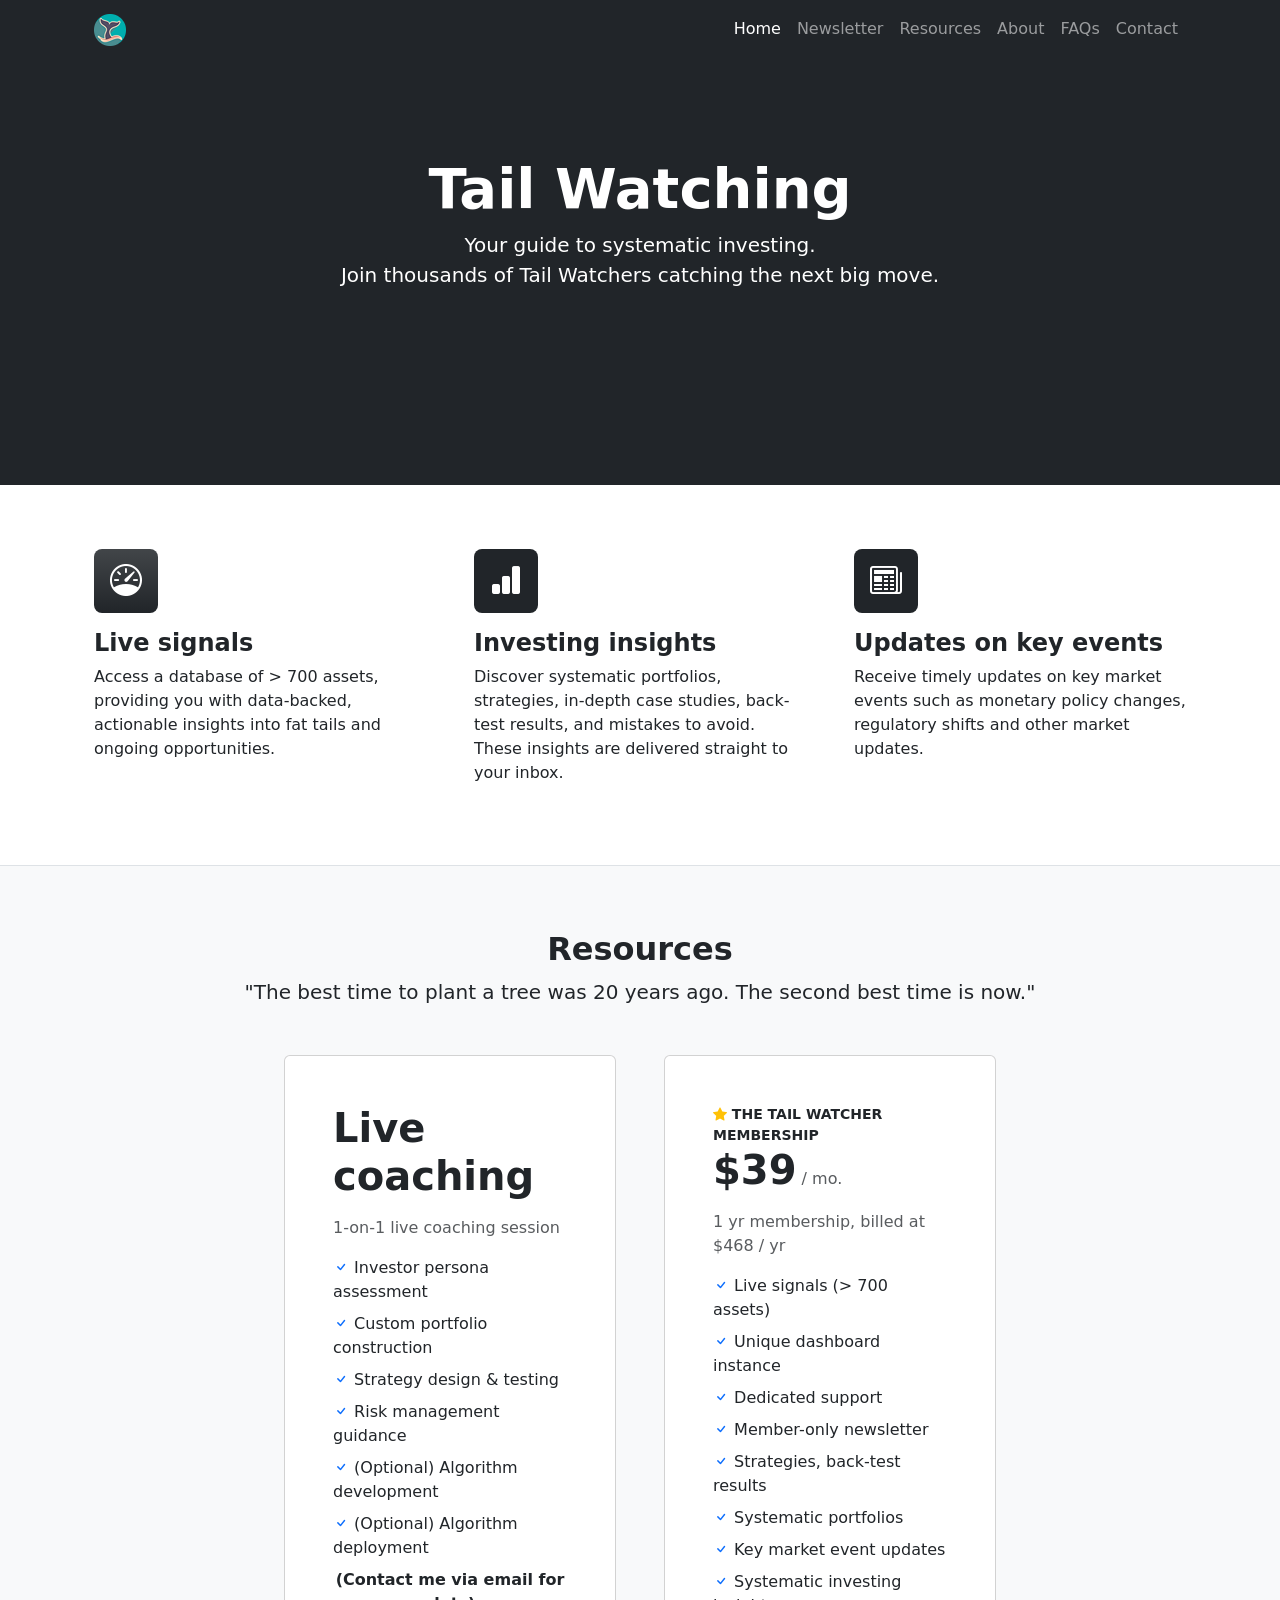
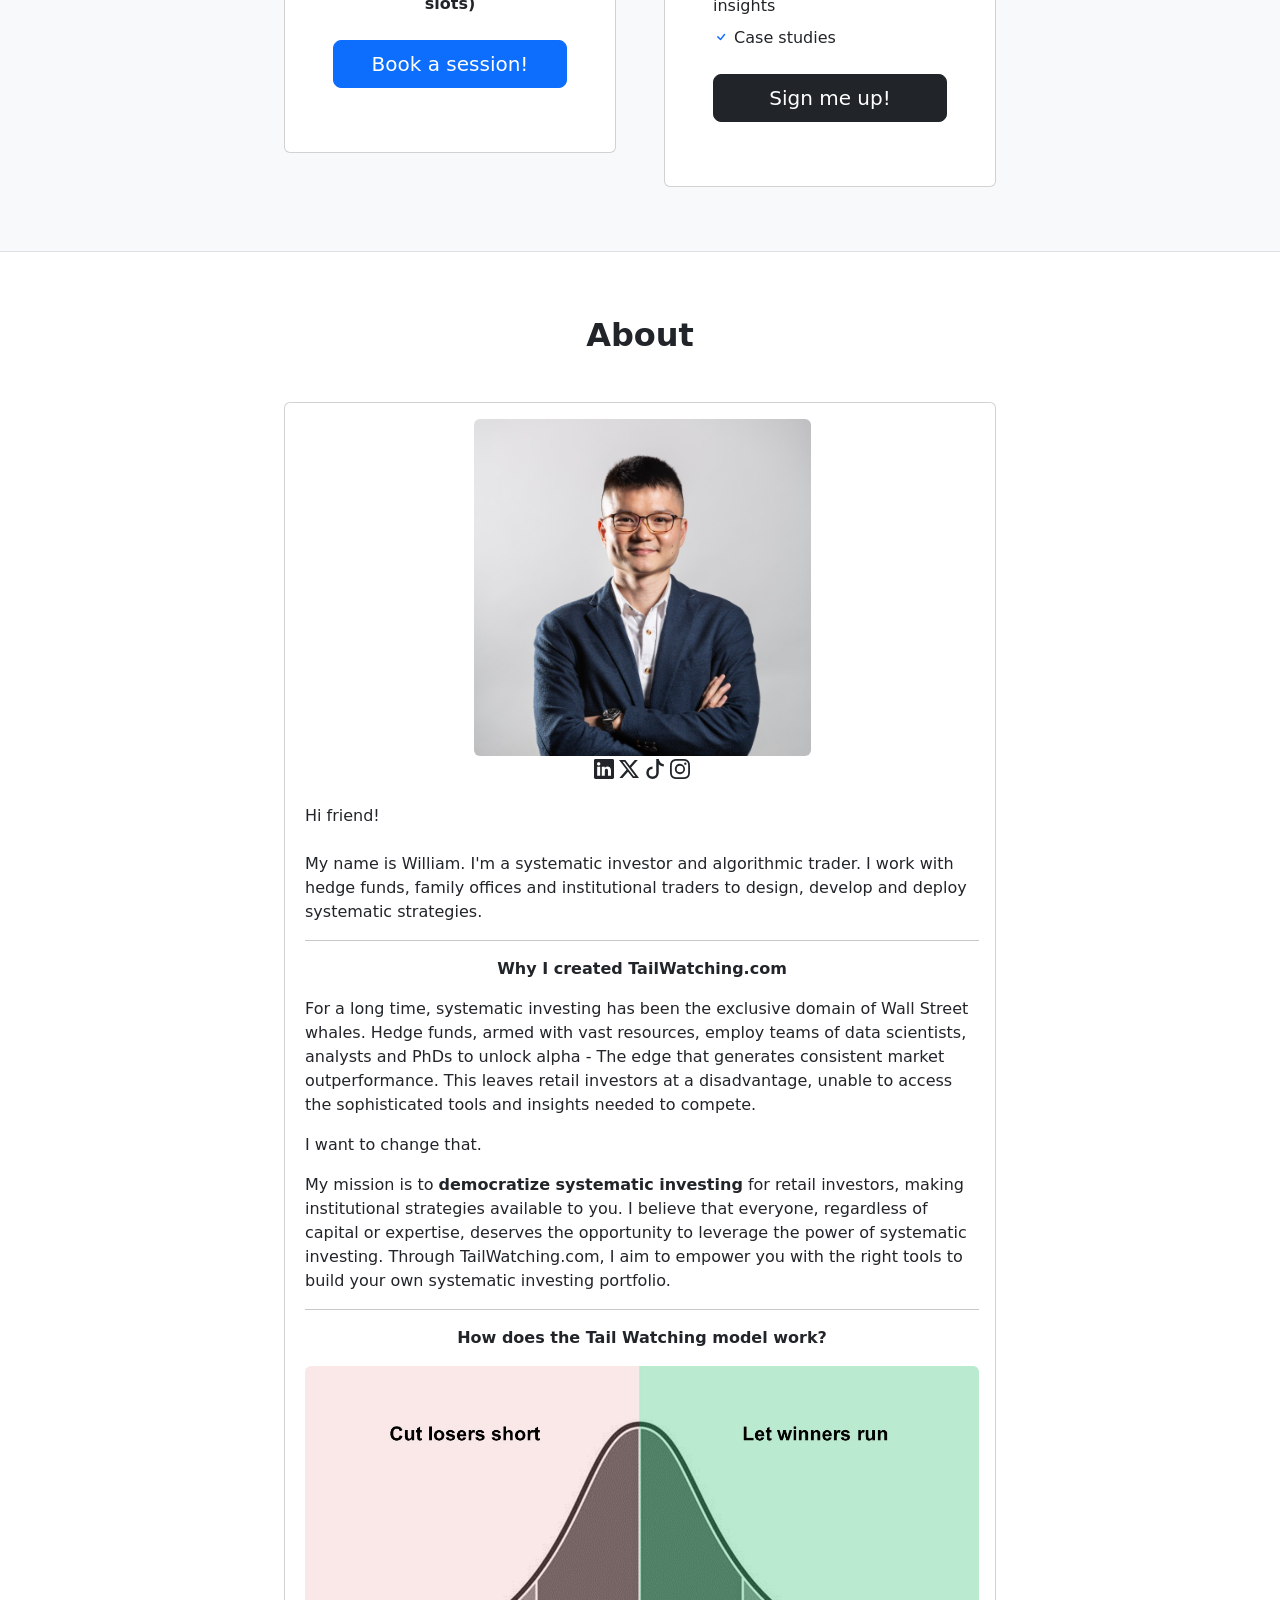
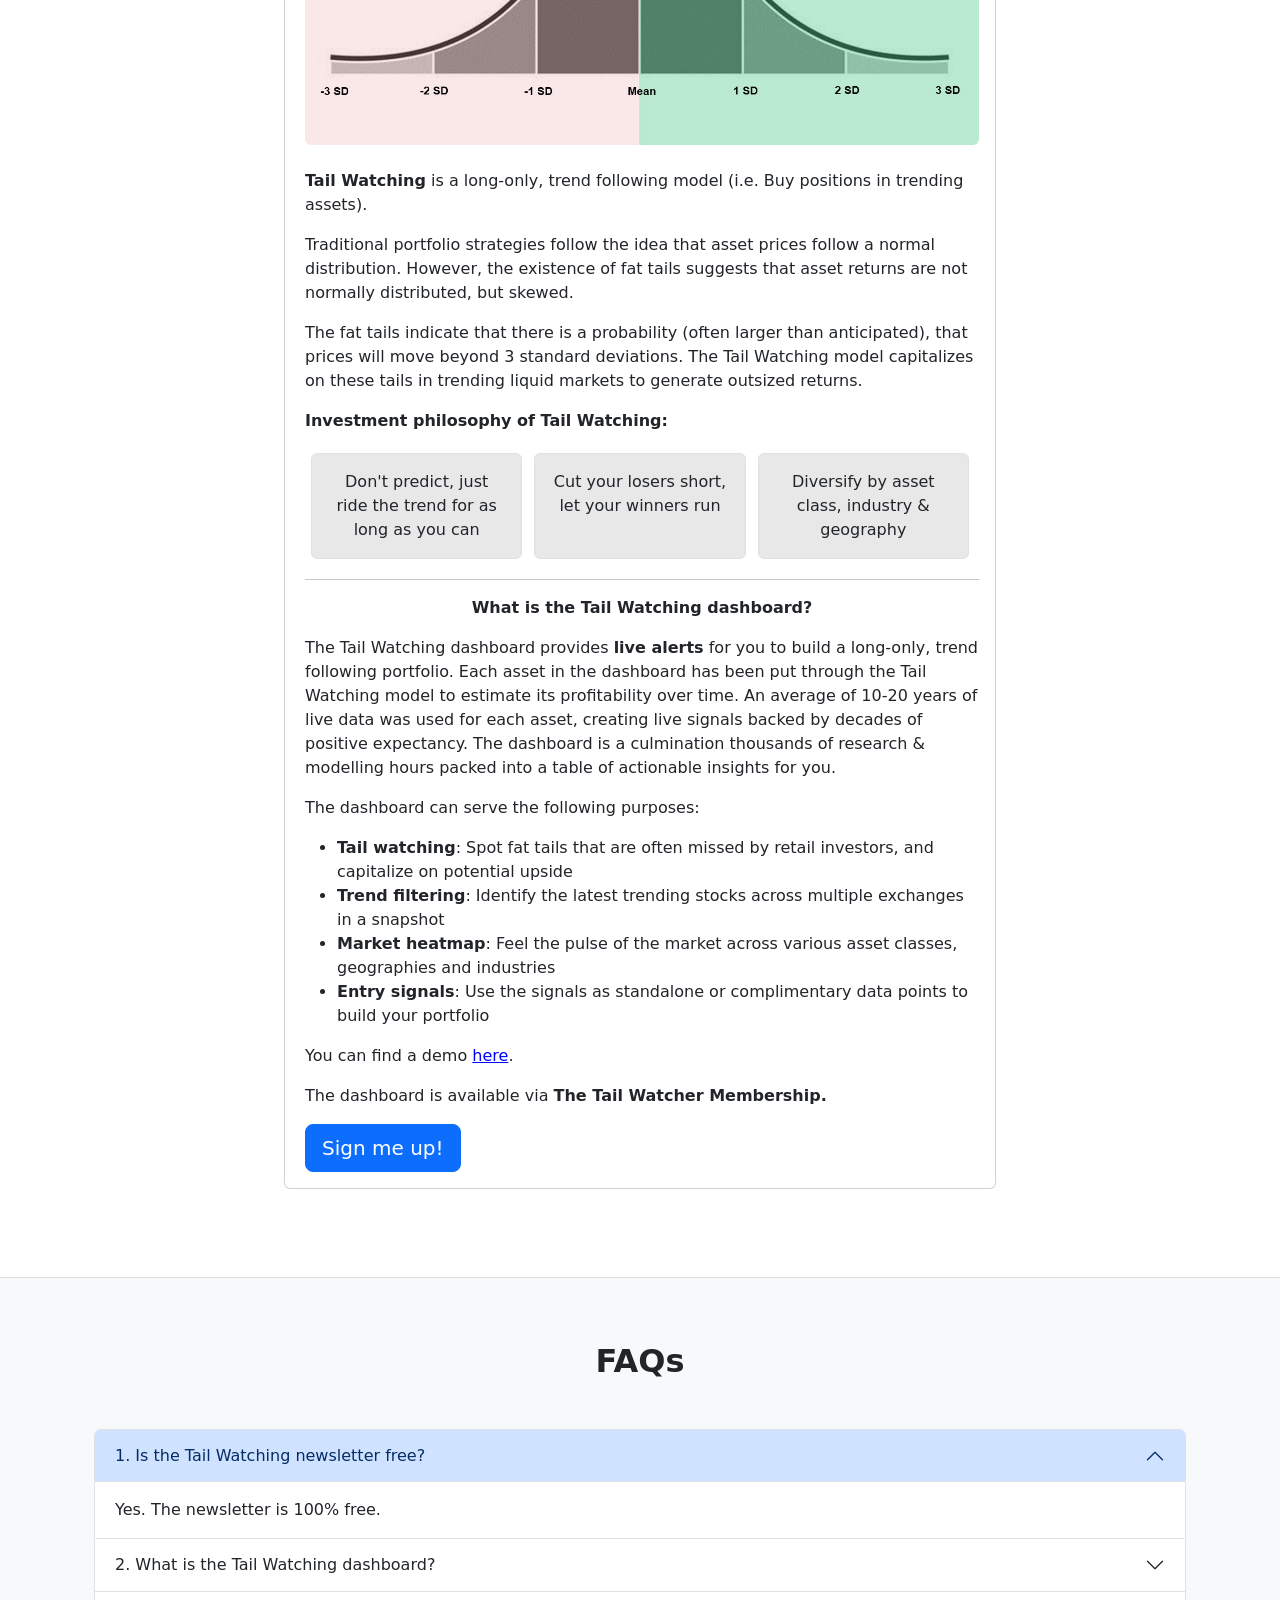
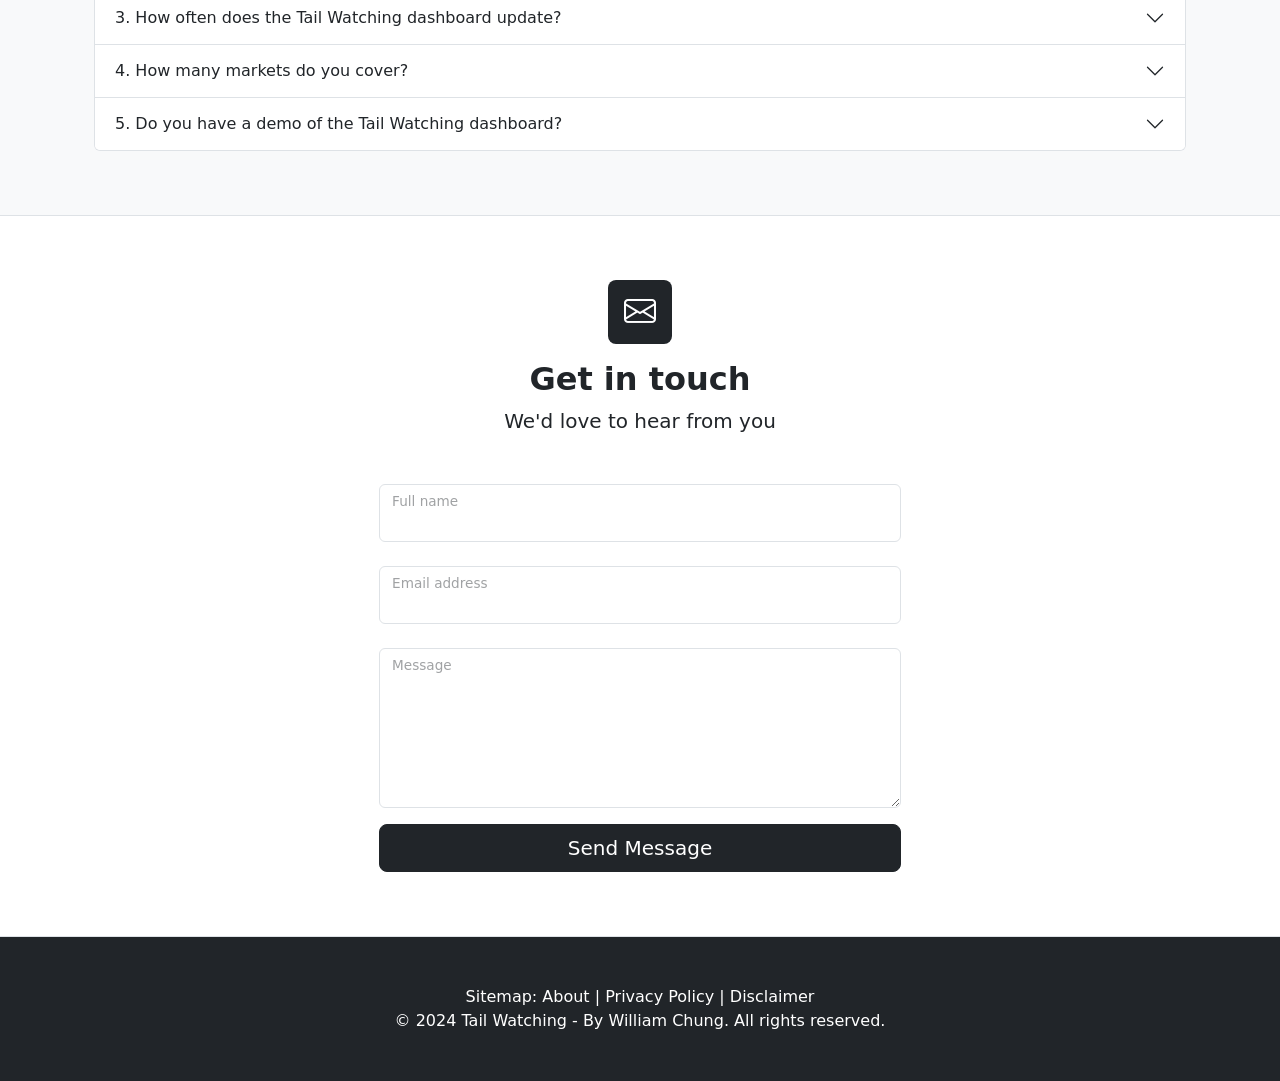
==== index.html @ d644c69f "Update index.html" ====
<!DOCTYPE html>
<html lang="en">
    <head>
        <meta charset="utf-8" />
        <meta name="viewport" content="width=device-width, initial-scale=1, shrink-to-fit=no" />
        <meta name="description" content="" />
        <meta name="author" content="" />
        <title>Tail watching - Your guide to systematic investing</title>
        <meta name="description" content="Your guide to systematic investing. Join thousands of Tail Watchers catching the next big move." />
        <meta property="og:site_name" content="Tail Watching" />
        <meta property="og:title" content="Tail Watching" />
        <meta property="og:type" content="website" />
        <meta property="og:description" content="Your guide to systematic investing. Join thousands of Tail Watchers catching the next big move." />
        <meta property="og:image:width" content="1280" />
        <meta property="og:image:height" content="800" />
        <meta property="og:url" content="www.tailwatching.com" />
        <link rel="canonical" href="www.tailwatching.com" />
        <!-- Favicon-->
        <link rel="icon" type="image/x-icon" href="assets/favicon.ico" />
        <!-- Bootstrap icons-->
        <link href="https://cdn.jsdelivr.net/npm/bootstrap-icons@1.4.1/font/bootstrap-icons.css" rel="stylesheet" />
        <!-- Core theme CSS (includes Bootstrap)-->
        <link href="css/styles.css" rel="stylesheet" />
        
        <script src="https://code.jquery.com/jquery-3.7.1.js"></script>
          <script src="https://cdnjs.cloudflare.com/ajax/libs/twitter-bootstrap/5.3.0/js/bootstrap.bundle.min.js"></script>
          <script src="https://cdn.datatables.net/2.0.1/js/dataTables.js"></script>
          <script src="https://cdn.datatables.net/2.0.1/js/dataTables.bootstrap5.js"></script>
          <script src="https://cdn.datatables.net/fixedcolumns/5.0.0/js/dataTables.fixedColumns.js"></script>

          <link rel="stylesheet" type="text/css" href="https://cdn.datatables.net/2.0.1/css/dataTables.bootstrap5.css">
          <link rel="stylesheet" type="text/css" href="https://cdnjs.cloudflare.com/ajax/libs/twitter-bootstrap/5.3.0/css/bootstrap.min.css">
          <link rel="stylesheet" type="text/css" href="https://cdn.datatables.net/fixedcolumns/5.0.0/css/fixedColumns.bootstrap4.css">
        <link href="https://fonts.googleapis.com/icon?family=Material+Icons" rel="stylesheet">
        
        <style>
            .table.dataTable thead tr { 
              background-color: #dce2e3 !important;
            }
            .page-item.active .page-link {
              background-color: #dce2e3 !important;
            }
            .page-link {
              color: black !important;
            }
            .table thead th {
              background-color: #dce2e3 !important;
            }
        
            thead {
             position: absolute !important;
             top: -9999px !important;
             left: -9999px !important;
            }
          </style>
        
    <!-- Google tag (gtag.js) -->
    <script async src="https://www.googletagmanager.com/gtag/js?id=G-GTDNC94TT9"></script>
    <script>
      window.dataLayer = window.dataLayer || [];
      function gtag(){dataLayer.push(arguments);}
      gtag('js', new Date());

      gtag('config', 'G-GTDNC94TT9');
    </script>

    </head>
    <body>
        <!-- Responsive navbar-->
        <nav class="navbar navbar-expand-lg navbar-dark bg-dark">
            <div class="container px-4">
                <a class="navbar-brand" href="../index.html"><img src= "assets/favicon-32x32.png"></a> 
                <button class="navbar-toggler" type="button" data-bs-toggle="collapse" data-bs-target="#navbarSupportedContent" aria-controls="navbarSupportedContent" aria-expanded="false" aria-label="Toggle navigation"><span class="navbar-toggler-icon"></span></button>
                <div class="collapse navbar-collapse" id="navbarSupportedContent">
                    <ul class="navbar-nav ms-auto mb-2 mb-lg-0">
                        <li class="nav-item"><a class="nav-link active" aria-current="page" href="../index.html">Home</a></li>
                        <li class="nav-item"><a class="nav-link" href="https://www.newsletter.tailwatching.com/">Newsletter</a></li>
                        <li class="nav-item"><a class="nav-link" href="../index.html#resources">Resources</a></li>
                        <li class="nav-item"><a class="nav-link" href="../index.html#about">About</a></li>
                        <!--li class="nav-item"><a class="nav-link" href="../index.htmldemo_dashboard.html">Demo</a></li-->
                        <!--li class="nav-item"><a class="nav-link" href="../index.html#backtests">Backtests</a></li-->
                        <li class="nav-item"><a class="nav-link" href="../index.html#faq">FAQs</a></li>
                        <li class="nav-item"><a class="nav-link" href="../index.html#contact">Contact</a></li>
                    </ul>
                </div>
            </div>
        </nav>
        <!-- Header-->
        <header class="bg-dark py-5">
            <div class="container px-4">
                <div class="row gx-5 justify-content-center">
                    <div class="col-lg-7">
                        <div class="text-center my-5">
                            <h1 class="display-4 fw-bolder text-white mb-2">Tail Watching</h1>
                            <p class="lead text-white mb-4">Your guide to systematic investing. <br>Join thousands of Tail Watchers catching the next big move.</p>
                            <div class="d-grid gap-3 d-sm-flex justify-content-sm-center text-align: center">
                                
                                <!--<a class="btn btn-light btn-lg px-4 me-sm-3" href="#resources">Sign up</a>-->
                                <p align="center"><iframe src="https://embeds.beehiiv.com/9e7a254f-d691-48e3-8845-9b666396c9f5?slim=true" data-test-id="beehiiv-embed" height="52" frameborder="0" scrolling="no" style="margin: 0; border-radius: 0px !important; background-color: transparent;"></iframe></p>
                                
                            </div>
                        </div>
                    </div>
                </div>
            </div>
        </header>
        <!-- Features section-->
        <section class="py-5 border-bottom" id="features">
            <div class="container px-4 my-3">
                <div class="row gx-5">
                    <div class="col-lg-4 mb-5 mb-lg-0">
                        <div class="feature bg-dark bg-gradient text-white rounded-3 mb-3"><i class="bi bi-speedometer"></i></div>
                        <h2 class="h4 fw-bolder">Live signals</h2>
                        <p>Access a database of > 700 assets, providing you with data-backed, actionable insights into fat tails and ongoing opportunities.</p>
                        <!--
                        <a class="text-decoration-none" href="#!">
                            Call to action
                            <i class="bi bi-arrow-right"></i>
                        </a>-->
                        
                    </div>
                    <div class="col-lg-4 mb-5 mb-lg-0">
                        <div class="feature bg-primary bg-dark text-white rounded-3 mb-3"><i class="bi bi-bar-chart-fill"></i></div>
                        <h2 class="h4 fw-bolder">Investing insights</h2>
                        <p>Discover systematic portfolios, strategies, in-depth case studies, back-test results, and mistakes to avoid. These insights are delivered straight to your inbox.</p>
                        
                    </div>
                    <div class="col-lg-4">
                        <div class="feature bg-primary bg-dark text-white rounded-3 mb-3"><i class="bi bi-newspaper"></i></div>
                        <h2 class="h4 fw-bolder">Updates on key events</h2>
                        <p>Receive timely updates on key market events such as monetary policy changes, regulatory shifts and other market updates.</p>
                        
                    </div>
                </div>
            </div>
        </section>
        <!-- Resources section-->
        <section id="resources" class="bg-light py-5 border-bottom">
            <div class="container px-4 my-3">
                <div class="text-center mb-5">
                    <h2 class="fw-bolder">Resources</h2>
                    <p class="lead mb-0">"The best time to plant a tree was 20 years ago. The second best time is now."</p>
                </div>
                
                <div class="row gx-5 justify-content-center">
                    
                    <!-- Coaching card pro-->
                    <div class="col-lg-6 col-xl-4">
                        <div class="card mb-5 mb-xl-0">
                            <div class="card-body p-5 bg-lig">

                                <div class="mb-3">
                                    
                                    <span class="display-6 fw-bold">Live coaching</span>

                                </div>
                                <div class="mb-3">
                                    <span class="text-muted">1-on-1 live coaching session</span>
                                </div>
                                <ul class="list-unstyled mb-4">
                                    <li class="mb-2">
                                        <i class="bi bi-check text-primary"></i>
                                        Investor persona assessment
                                    </li>
                                           
                                    <li class="mb-2">
                                        <i class="bi bi-check text-primary"></i>
                                        Custom portfolio construction
                                    </li>
                                    
                                    <li class="mb-2">
                                        <i class="bi bi-check text-primary"></i>
                                        Strategy design & testing
                                    </li>
                                    
                                    <li class="mb-2">
                                        <i class="bi bi-check text-primary"></i>
                                        Risk management guidance
                                    </li>

                                    <li class="mb-2">
                                        <i class="bi bi-check text-primary"></i>
                                        (Optional) Algorithm development
                                    </li>
                                    
                                    <li class="mb-2">
                                        <i class="bi bi-check text-primary"></i>
                                        (Optional) Algorithm deployment
                                    </li>
                                    
                                    <li class="mb-2">
                                        <center><b>(Contact me via email for slots)</b></center>
                                    </li>

                                </ul>
                        
                                <div class="input-group mb-3">
                                    <a href="mailto:william@tailwatching.com" class="btn btn-primary btn-lg" style="width:100%" type="submit">Book a session!</a>
                                    
                                </div>

                            </div>
                        </div>
                    </div>
                    
                    <!-- Membership card pro-->
                    <div class="col-lg-6 col-xl-4">
                        <div class="card mb-5 mb-xl-0">
                            <div class="card-body p-5 bg-lig">
                                <div class="small text-uppercase fw-bold">
                                    <i class="bi bi-star-fill text-warning"></i>
                                    The Tail Watcher Membership
                                </div>
                                <div class="mb-3">
                                    <span class="display-6 fw-bold">$39</span>
                                    <span class="text-muted">/ mo.</span>
                                </div>
                                <div class="mb-3">
                                    <span class="text-muted">1 yr membership, billed at $468 / yr</span>
                                </div>
                                <ul class="list-unstyled mb-4">
                                    <li class="mb-2">
                                        <i class="bi bi-check text-primary"></i>
                                        Live signals (> 700 assets)
                                    </li>
                                    <li class="mb-2">
                                        <i class="bi bi-check text-primary"></i>
                                        Unique dashboard instance
                                    </li>
                                    <li class="mb-2">
                                        <i class="bi bi-check text-primary"></i>
                                        Dedicated support
                                    </li>
                                    
                                    <li class="mb-2">
                                        <i class="bi bi-check text-primary"></i>
                                        Member-only newsletter
                                    </li>
                                    
                                    <li class="mb-2">
                                        <i class="bi bi-check text-primary"></i>
                                        Strategies, back-test results
                                    </li>
                                    
                                    <li class="mb-2">
                                        <i class="bi bi-check text-primary"></i>
                                        Systematic portfolios
                                    </li>
                                    
                                    <li class="mb-2">
                                        <i class="bi bi-check text-primary"></i>
                                        Key market event updates
                                    </li>
                                    
                                    <li class="mb-2">
                                        <i class="bi bi-check text-primary"></i>
                                        Systematic investing insights
                                    </li>
                                    
                                    <li class="mb-2">
                                        <i class="bi bi-check text-primary"></i>
                                        Case studies
                                    </li>

                                </ul>
                        
                                <div class="input-group mb-3">
                                    <a href="https://tailwatching.lemonsqueezy.com/buy/5c05f6fb-2f6e-4173-b295-bef34e6cc986" class="btn btn-dark btn-lg" style="width:100%" type="submit">Sign me up!</a>
                                </div>

                            </div>
                        </div>
                    </div>
                    
                </div>
            </div>
        </section>
        <!-- About section-->
        <section id="about" class="py-5 border-bottom">
            <div class="container px-4 my-3">
                <div class="text-center mb-5">
                    <h2 class="fw-bolder">About</h2>
                </div>
                    <div class="row gx-5 justify-content-center">
                        <div class="col-lg-8">
                            <!-- About 1-->
                            <div class="card mb-4">
                                <div class="card-body p-3">
                                    <div class="d-flex">
                                        <div class="ms-1">
                                            <div class="text-center">
                                            <img src="assets/profile_photo.jpeg" class="w-50 rounded" alt="Responsive image">
                                            </div> 
                                            <div class="text-center">
                                            
                                                <a href="https://www.linkedin.com/in/william-chung-444b2b49/" class="text-dark"><svg xmlns="http://www.w3.org/2000/svg" width="20" height="20" fill="currentColor" class="bi bi-linkedin" viewBox="0 0 16 16">
                                              <path d="M0 1.146C0 .513.526 0 1.175 0h13.65C15.474 0 16 .513 16 1.146v13.708c0 .633-.526 1.146-1.175 1.146H1.175C.526 16 0 15.487 0 14.854zm4.943 12.248V6.169H2.542v7.225zm-1.2-8.212c.837 0 1.358-.554 1.358-1.248-.015-.709-.52-1.248-1.342-1.248S2.4 3.226 2.4 3.934c0 .694.521 1.248 1.327 1.248zm4.908 8.212V9.359c0-.216.016-.432.08-.586.173-.431.568-.878 1.232-.878.869 0 1.216.662 1.216 1.634v3.865h2.401V9.25c0-2.22-1.184-3.252-2.764-3.252-1.274 0-1.845.7-2.165 1.193v.025h-.016l.016-.025V6.169h-2.4c.03.678 0 7.225 0 7.225z"></path>
                                                </svg></a>
                                            
                                            <a href="https://twitter.com/wills_cwl" class="text-dark">
                                            <svg xmlns="http://www.w3.org/2000/svg" width="20" height="20" fill="currentColor" class="bi bi-twitter-x" viewBox="0 0 16 16">
                                                  <path d="M12.6.75h2.454l-5.36 6.142L16 15.25h-4.937l-3.867-5.07-4.425 5.07H.316l5.733-6.57L0 .75h5.063l3.495 4.633L12.601.75Zm-.86 13.028h1.36L4.323 2.145H2.865z"></path>
                                                </svg></a>
                                            
                                            <a href="https://www.tiktok.com/@tailwatching" class="text-dark">
                                            <svg xmlns="http://www.w3.org/2000/svg" width="20" height="20" fill="currentColor" class="bi bi-tiktok" viewBox="0 0 16 16">
                                              <path d="M9 0h1.98c.144.715.54 1.617 1.235 2.512C12.895 3.389 13.797 4 15 4v2c-1.753 0-3.07-.814-4-1.829V11a5 5 0 1 1-5-5v2a3 3 0 1 0 3 3z"/>
                                                </svg></a>
                                            
                                            <a href="https://www.instagram.com/tailwatching/" class="text-dark">
                                            <svg xmlns="http://www.w3.org/2000/svg" width="20" height="20" fill="currentColor" class="bi bi-instagram" viewBox="0 0 16 16">
                                              <path d="M8 0C5.829 0 5.556.01 4.703.048 3.85.088 3.269.222 2.76.42a3.9 3.9 0 0 0-1.417.923A3.9 3.9 0 0 0 .42 2.76C.222 3.268.087 3.85.048 4.7.01 5.555 0 5.827 0 8.001c0 2.172.01 2.444.048 3.297.04.852.174 1.433.372 1.942.205.526.478.972.923 1.417.444.445.89.719 1.416.923.51.198 1.09.333 1.942.372C5.555 15.99 5.827 16 8 16s2.444-.01 3.298-.048c.851-.04 1.434-.174 1.943-.372a3.9 3.9 0 0 0 1.416-.923c.445-.445.718-.891.923-1.417.197-.509.332-1.09.372-1.942C15.99 10.445 16 10.173 16 8s-.01-2.445-.048-3.299c-.04-.851-.175-1.433-.372-1.941a3.9 3.9 0 0 0-.923-1.417A3.9 3.9 0 0 0 13.24.42c-.51-.198-1.092-.333-1.943-.372C10.443.01 10.172 0 7.998 0zm-.717 1.442h.718c2.136 0 2.389.007 3.232.046.78.035 1.204.166 1.486.275.373.145.64.319.92.599s.453.546.598.92c.11.281.24.705.275 1.485.039.843.047 1.096.047 3.231s-.008 2.389-.047 3.232c-.035.78-.166 1.203-.275 1.485a2.5 2.5 0 0 1-.599.919c-.28.28-.546.453-.92.598-.28.11-.704.24-1.485.276-.843.038-1.096.047-3.232.047s-2.39-.009-3.233-.047c-.78-.036-1.203-.166-1.485-.276a2.5 2.5 0 0 1-.92-.598 2.5 2.5 0 0 1-.6-.92c-.109-.281-.24-.705-.275-1.485-.038-.843-.046-1.096-.046-3.233s.008-2.388.046-3.231c.036-.78.166-1.204.276-1.486.145-.373.319-.64.599-.92s.546-.453.92-.598c.282-.11.705-.24 1.485-.276.738-.034 1.024-.044 2.515-.045zm4.988 1.328a.96.96 0 1 0 0 1.92.96.96 0 0 0 0-1.92m-4.27 1.122a4.109 4.109 0 1 0 0 8.217 4.109 4.109 0 0 0 0-8.217m0 1.441a2.667 2.667 0 1 1 0 5.334 2.667 2.667 0 0 1 0-5.334"/>
                                                </svg></a>

                                            </div>
                                            <br>
                                            <p class="mb-1">Hi friend! <br><br>My name is William. I'm a systematic investor and algorithmic trader. I work with hedge funds, family offices and institutional traders to design, develop and deploy systematic strategies.</p>
                                            
                                            <hr>
                                            
                                            <p class="text-center"><b>Why I created TailWatching.com</b></p>
                                            
                                            <p>For a long time, systematic investing has been the exclusive domain of Wall Street whales. Hedge funds, armed with vast resources, employ teams of data scientists, analysts and PhDs to unlock alpha - The edge that generates consistent market outperformance. This leaves retail investors at a disadvantage, unable to access the sophisticated tools and insights needed to compete.
                                            </p>
                                            
                                            <p>I want to change that.</p>
                                        
                                            <p>
                                            My mission is to <b>democratize systematic investing</b> for retail investors, making institutional strategies available to you. I believe that everyone, regardless of capital or expertise, deserves the opportunity to leverage the power of systematic investing. Through TailWatching.com, I aim to empower you with the right tools to build your own systematic investing portfolio.
                                            </p>

                                            <hr>
                                            
                                            <p class="text-center"><b>How does the Tail Watching model work?</b></p>
                                            
                                            <div class="text-center">
                                            <img src="assets/distribution_curve.jpg" class="w-100 rounded" alt="Responsive image">
                                            </div>
                                            <br>
                                            
                                            <p>
                                            <b>Tail Watching</b> is a long-only, trend following model (i.e. Buy positions in trending assets).
                                            </p>
                                            
                                            <p>
                                            Traditional portfolio strategies follow the idea that asset prices follow a normal distribution. However, the existence of fat tails suggests that asset returns are not normally distributed, but skewed.</p>
                                            
                                            <p>
                                            The fat tails indicate that there is a probability (often larger than anticipated), that prices will move beyond 3 standard deviations. The Tail Watching model capitalizes on these tails in trending liquid markets to generate outsized returns.
                                            </p>
                                            
                                            <p>
                                                <b>Investment philosophy of Tail Watching:</b>
                                            </p>
                                            
                                            <div class="container">
                                                
                                                <div class="row">
                                                    <div class="row gx-1">
                                                        <div class="col my-1 mx-1">
                                                            <div class="text-center p-3 border bg-dark h-100 rounded" style="--bs-bg-opacity: .1;">Don't predict, just ride the trend for as long as you can</div>
                                                          </div>
                                                        <div class="col my-1 mx-1">
                                                            <div class="text-center p-3 border bg-dark h-100 rounded" style="--bs-bg-opacity: .1;"><b></b>Cut your losers short, let your winners run</div>
                                                          </div>
                                                          <div class="col my-1 mx-1">
                                                            <div class="text-center p-3 border bg-dark h-100 rounded" style="--bs-bg-opacity: .1;">Diversify by asset class, industry & geography</div>
                                                          </div>
                                                        
                                                    </div>
                                                </div>
                                              </div>
                                            <hr>
                                           
                                            <p class="text-center"><b>What is the Tail Watching dashboard?</b></p>
                                            <p>
                                            
                                            The Tail Watching dashboard provides <b>live alerts</b> for you to build a long-only, trend following portfolio. Each asset in the dashboard has been put through the Tail Watching model to estimate its profitability over time. An average of 10-20 years of live data was used for each asset, creating live signals backed by decades of positive expectancy. The dashboard is a culmination thousands of research & modelling hours packed into a table of actionable insights for you.
                                            
                                            </p>

                                            <p>The dashboard can serve the following purposes:</p>
                                                <ul>
                                                    <li><strong>Tail watching</strong>: Spot fat tails that are often missed by retail investors, and capitalize on potential upside</li>
                                                    <li><strong>Trend filtering</strong>: Identify the latest trending stocks across multiple exchanges in a snapshot</li>
                                                    <li><strong>Market heatmap</strong>: Feel the pulse of the market across various asset classes, geographies and industries</li>
                                                    <li><strong>Entry signals</strong>: Use the signals as standalone or complimentary data points to build your portfolio</li>
                                                </ul>
                                                
                                                <p>
                                                    You can find a demo <a href="demo_dashboard.html" style="color: blue">here</a>.
                                                </p>
                                            
                                                <p>
                                                The dashboard is available via <b>The Tail Watcher Membership. </b><br>
                                            
                                                </p>
                                                
                                                <a href="https://tailwatching.lemonsqueezy.com/buy/5c05f6fb-2f6e-4173-b295-bef34e6cc986" class="btn btn-primary btn-lg" type="submit">Sign me up!</a>
                                                
                                        </div>
                                    </div>
                                </div>
                            </div>

                    </div>
                </div>
            </div>
        </section>
        
        <!-- FAQ section-->
        <section id="faq" class="bg-light py-5 border-bottom">
            <div class="container px-4 my-3">
                <div class="text-center mb-5">
                    <h2 class="fw-bolder">FAQs</h2>
                </div>
                <div class="accordion" id="accordionExample">
                  <div class="accordion-item">
                    <h2 class="accordion-header" id="headingOne">
                      <button class="accordion-button" type="button" data-bs-toggle="collapse" data-bs-target="#collapseOne" aria-expanded="false" aria-controls="collapseOne">
                        1. Is the Tail Watching newsletter free?
                      </button>
                    </h2>
                    <div id="collapseOne" class="accordion-collapse collapse show" aria-labelledby="headingOne" data-bs-parent="#accordionExample">
                      <div class="accordion-body">
                       Yes. The newsletter is 100% free.
                      </div>
                    </div>
                  </div>
                  <div class="accordion-item">
                    <h2 class="accordion-header" id="headingTwo">
                      <button class="accordion-button collapsed" type="button" data-bs-toggle="collapse" data-bs-target="#collapseTwo" aria-expanded="false" aria-controls="collapseTwo">
                        2. What is the Tail Watching dashboard?
                      </button>
                    </h2>
                    <div id="collapseTwo" class="accordion-collapse collapse" aria-labelledby="headingTwo" data-bs-parent="#accordionExample">
                      <div class="accordion-body">
                        <p>The Tail Watching dashboard is a member-only service. <br><br>
                            It provides <b>live alerts</b> for you to build a long-only, trend following portfolio. Each asset in the dashboard has been put through the Tail Watching model to estimate its profitability over time. An average of 10-20 years of live data was used for each asset, creating live signals backed by decades of positive expectancy. The dashboard is a culmination thousands of research & modelling hours packed into a table of actionable insights for you.
                        </p>
                        
                        <p>The dashboard can serve the following purposes:</p>
                        <ul>
                            <li><strong>Tail watching</strong>: Spot fat tails that are often missed by retail investors, and capitalize on potential upside</li>
                            <li><strong>Trend filtering</strong>: Identify the latest trending stocks across multiple exchanges in a snapshot</li>
                            <li><strong>Market heatmap</strong>: Feel the pulse of the market across various asset classes, geographies and industries</li>
                            <li><strong>Entry signals</strong>: Use the signals as standalone or complimentary data points to build your portfolio</li>
                        </ul>
                        
                        <p>
                        You can find a demo <a href="demo_dashboard.html" style="color: blue">here</a>.
                        </p>
                        <p>
                           The dashboard is available via <b>The Tail Watcher</b> membership. Join us today! <br>
                        </p>

                          <a href="https://tailwatching.lemonsqueezy.com/buy/5c05f6fb-2f6e-4173-b295-bef34e6cc986" class="btn btn-primary btn-lg" type="submit">Sign me up!</a>
                                            
                      </div>
                    </div>
                  </div>
                  <div class="accordion-item">
                    <h2 class="accordion-header" id="headingThree">
                      <button class="accordion-button collapsed" type="button" data-bs-toggle="collapse" data-bs-target="#collapseThree" aria-expanded="false" aria-controls="collapseThree">
                        3. How often does the Tail Watching dashboard update?
                      </button>
                    </h2>
                    <div id="collapseThree" class="accordion-collapse collapse" aria-labelledby="headingThree" data-bs-parent="#accordionExample">
                      <div class="accordion-body">
                        The dashboard updates every time you visit the page. You can also manually refresh the table using the controls in the dashboard.
                      </div>
                    </div>
                  </div>
                 <div class="accordion-item">
                    <h2 class="accordion-header" id="headingFour">
                      <button class="accordion-button collapsed" type="button" data-bs-toggle="collapse" data-bs-target="#collapseFour" aria-expanded="false" aria-controls="collapseFour">
                        4. How many markets do you cover?
                      </button>
                    </h2>
                    <div id="collapseFour" class="accordion-collapse collapse" aria-labelledby="headingFour" data-bs-parent="#accordionExample">
                      <div class="accordion-body">
                        The stock exchanges included are: NYSE, NASDAQ, LON, HKSE.<br>
                      </div>
                    </div>
                  </div>
                 <div class="accordion-item">
                    <h2 class="accordion-header" id="headingFive">
                      <button class="accordion-button collapsed" type="button" data-bs-toggle="collapse" data-bs-target="#collapseFive" aria-expanded="false" aria-controls="collapseFive">
                        5. Do you have a demo of the Tail Watching dashboard?
                      </button>
                    </h2>
                    <div id="collapseFive" class="accordion-collapse collapse" aria-labelledby="headingFive" data-bs-parent="#accordionExample">
                      <div class="accordion-body">
                        A demo can be found <a href="demo_dashboard.html" style="color: blue">here</a>.<br>
                      </div>
                    </div>
                  </div>
                  
                </div>
            </div>
        </section>
        
        <!-- Contact section-->
        <section id="contact" class="py-5 border-bottom">
            <div class="container px-4 my-3">
                <div class="text-center mb-5">
                    <div class="feature bg-primary bg-dark text-white rounded-3 mb-3"><i class="bi bi-envelope"></i></div>
                    <h2 class="fw-bolder">Get in touch</h2>
                    <p class="lead mb-0">We'd love to hear from you</p>
                </div>
                <div class="row gx-5 justify-content-center">
                    <div class="col-lg-6">
                                
                                <form action="https://api.web3forms.com/submit" method="POST">

                                    <input type="hidden" name="access_key" value="5b300ccf-db24-41da-a133-de5d2499403d">
                                    <input type="hidden" name="subject" value="New submission from Tailwatching website">
                                    
                                    <div class="fields form-floating mb-3">
										<div class="field half fields form-floating">
											<input class="form-control" type="text" name="name" id="name" required/>
                                            <label for="name">Full name</label>
										</div><br>
										<div class="field half fields form-floating">
											<input class="form-control" type="text" name="email" id="email" required/>
                                            <label for="email">Email address</label>
										</div><br>
										<div class="field fields form-floating mb-3">
											<textarea class="form-control" name="message" id="message" rows="4" style="height: 10rem" required></textarea>
                                            <label for="message">Message</label>
										</div>
									</div>
                                    <div class="d-grid"><input type="submit" value="Send Message" class="btn btn-dark btn-lg" /></div>

                                </form>
                        
                    </div>
                </div>
            </div>
            
        </section>
        
        
        <!-- Footer-->
        <footer class="py-5 bg-dark">
            <div class="container px-4">
                <p class="m-0 text-center text-white">
                    Sitemap:
                    <a href="#about" style="color: #FFFFFF; text-decoration:none">About</a> |    
                    <a href="" data-bs-toggle="modal" data-bs-target="#pp_modal" style="color: #FFFFFF; text-decoration:none">Privacy Policy</a> |
                    <a href="" data-bs-toggle="modal" data-bs-target="#disclaimer_modal" style="color: #FFFFFF; text-decoration:none">Disclaimer</a> 
                    
                </p>
                    <!-------------------------------- Disclaimer modal ---------------------------->
                    <div class="container-fluid">
                        <div class="modal fade" id="disclaimer_modal" tabindex="-1" role="dialog" aria-labelledby="disclaimer_modal" aria-hidden="true">
                          <div class="modal-dialog" role="document">
                            <div class="modal-content">
                              <div class="modal-header">
                                <h5 class="modal-title" id="disclaimer_modal">Disclaimer</h5>
                                <button type="button" class="close" data-bs-dismiss="modal" aria-label="Close">
                                  <span aria-hidden="true">&times;</span>
                                </button>
                              </div>
                              <div class="modal-body">
                                <p>
                                    This is neither a recommendation to purchase or sell any of the shares, securities or other instruments mentioned in this document or referred to; nor can this document be treated as professional advice to buy, sell or take a position in any shares, securities or other instruments. The information contained herein is based on the study and research of William Chung (“the Authors”); and are merely the written opinions and ideas of the Authors, and is as such strictly for educational purposes and/or for study or research only.
                                </p>
                                <p>
                                    This information should not and cannot be construed as or relied on and (for all intents and purposes) does not constitute financial, investment or any other form of advice. Any investment involves the taking of substantial risks, including (but not limited to) complete loss of capital. Every investor has different strategies, risk tolerances and time frames. You are advised to perform your own independent checks, research or study; and you should contact a licensed professional before making any investment decisions.  
                                </p>
                                <p>
                                    The Authors make it unequivocally clear that there are no warranties, express or implied, as to the accuracy, completeness, or results obtained from any statement, information and/or data set forth herein. The Authors, its related and affiliate companies and/or their directors, executives and employees shall in no event be held liable to any party for any direct, indirect, punitive, special, incidental, or consequential damages arising directly or indirectly from the use of any of this material.  
                                </p>
                              </div>
                            </div>
                          </div>
                        </div>
                    </div>
                
                <!-------------------------------- Privacy Policy modal ---------------------------->
                    <div class="container-fluid">
                        <div class="modal fade model-lg" id="pp_modal" tabindex="-1" role="dialog" aria-labelledby="pp_modal" aria-hidden="true">
                          <div class="modal-dialog" role="document">
                            <div class="modal-content">
                              <div class="modal-header">
                                <h5 class="modal-title" id="pp_modal">Disclaimer</h5>
                                <button type="button" class="close" data-bs-dismiss="modal" aria-label="Close">
                                  <span aria-hidden="true">&times;</span>
                                </button>
                              </div>
                              <div class="modal-body">
                                <p>
                                    TailWatching.com is serious about protecting your online privacy. This Privacy Statement explains our views and practices concerning privacy, and how they may pertain to you as a user of our website.
                                </p>
                                <p>
                                    “You” or “Your” means you as a participant in or as a user of the TailWatching.com website. “We” or “Our” or “Us” means TailWatching.com. “Our site” means TailWatching.com
                                </p>
                                <p>
                                    All information transmitted, printed or otherwise submitted to TailWatching.com via this website shall be deemed to be the property of TailWatching.com and TailWatching.com shall be free to use such information for any lawful purpose as detailed herein.
                                </p>
                                <p>
                                    This site contains links to other sites and we are not responsible for the privacy practices or the content of such sites.
                                </p>
                                <p>
                                    We reserve the right to release such information to law enforcement or other governmental officials as we, in our sole and absolute discretion, deem necessary to comply with the law.
                                </p>
                                <p>
                                  <b>Section 1: Collected Information</b><br>
                                </p>
                                    We automatically collect and/or track the following:<br><br>
                                    <ul>
                                    1. Information knowingly provided by you through on-line forms, registration forms, surveys, and/or other entries, such as email addresses, personal, financial or demographic information;
                                    <br>
                                    2. Information, user specific or aggregate, on what pages our visitors access; and
                                    <br>
                                    3. E-mail addresses of visitors that communicate with TailWatching.com via e-mail.
                                    </ul>
                                
                                  <p>
                                      <b>Section 2: Use of Data Collected</b><br>
                                  </p>
                                    
                                  <p>We use your personal, demographic and profile data to enhance your experience at our site and to enable us to present content we think you might be interested in. We use your contact information to send you information about our company and promotional material from our partners. We may also use your personal, demographic and profile data to improve our site, for statistical analysis, for marketing and promotional purposes, and for editorial or feedback purposes for our advertisers. Information collected by us may be added to our databases and used for future telemarketing, SMS text-messaging, e-mails or postal mailings regarding site updates, new products and services, upcoming events, and/or status of orders placed online. By using this site, you agree that you may be contacted in any manner contemplated in this section even if your number is found on a do not call registry, in-house list or similar registry.
                                  </p>
                                  
                                  <p>
                                      <b>Section 3: Disclosure of Data to Third Parties</b><br>
                                  </p>
                                  <p>If you choose to provide personal information, it will be used for the following purposes:</p>
                                  
                                    <ul>
                                        1. Considering you for a TailWatching.com product;
                                        <br>
                                        2. As required by law; and
                                        <br>
                                        3. For marketing products and services which we determine, in our sole judgment, that you might find of interest. We reserve the right to share, rent, sell, or otherwise disclose data we collect to third parties. Any third party we share, rent, sell, or otherwise disclose data to will be prescreened by us, determined by us to be reputable, and will use the personal data for marketing products and services which we determine, in our sole judgment, that you might find of interest.
                                    </ul>
                                  <p>
                                    <b>Section 4: Your Opt-Out Rights</b><br>
                                  </p>
                                
                                  <p> 
                                      You may opt-out of receiving communications from us and/or our partners by not submitting your information. We also allow you to remove your information from our marketing lists. If you remove your information from our marketing lists it will no longer be used by us to send promotional correspondence to you. You can remove your information from our marketing lists by clicking on the “Unsubscribe” link at the bottom of every email we send you, or by sending your request, in writing, via email to: infoATtailwatchingDOTcom (Please replace “AT” with @ and “DOT” with .)
                                  </p>
                                  <p><b>Section 5: We Do Not Intend to Collect Data from Children</b></p>
                                  <p>
                                    The information and services provided to us or our affiliates, sponsors, and advertisers are not intended to be viewed by children (under 18 years old). No information collected from children is knowingly used for any marketing or promotional purposes whatsoever, either inside or outside TailWatching.com. No part of TailWatching.com’s web site is structured to attract anyone under the age of 18.
                                  </p>
                                  <p><b>Section 6: Our Right to Contact You</b></p>
                                  <p>
                                    We reserve the right to contact you regarding your account status and changes to subscriber agreements, privacy policy, or any other policies or agreements relevant to you.
                                  </p>
                                  <p><b>Section 7: Our Right to Change</b></p>
                                  <p>
                                    We reserve the right to change this policy at any time by notifying you of the existence and location of the new or revised privacy policy or by posting the changes online at our site.
                                  </p>
                                  <p><b>Section 8: Our Contact Information</b></p>
                                  <p>
                                    If you have any questions about this privacy statement, the practices of this site, or your dealings with this website, you can contact us via email sent to: infoATtailwatchingDOTcom (Please replace “AT” with @ and “DOT” with .)
                                  </p>
                                  <p><b>Section 9: Anti Spam Policy. Can-Spam Act Compliance</b></p>
                                  <p>
                                    TailWatching.com is dedicated to ensuring compliance with the ‘Can-Spam Act’, which took effect January 1, 2004. You may receive email from TailWatching.com in the following circumstances:
                                  </p>
                                  <ul>
                                        1. Acknowledging your application has been received and requesting additional action
                                        <br>
                                        2. Requests for additional information to support your current application
                                        <br>
                                        3. Response to your inquiries regarding the status of your transactional requests
                                        <br>
                                        4. Thanking you for your valued business
                                        <br>
                                        5. Advertisements for our products, services, changes in services, new product availability
                                        <br>
                                        6. Advertisements for third party products and services where we have determined that such product or service may be of interest to our customers
                                    </ul>
                                  <p>To ensure compliance with the Can-Spam Act, TailWatching.com has implemented the following guidelines for email delivery:</p>
                                  <ul>
                                        1. All emails sent to you by TailWatching.com will clearly identify TailWatching.com as the sender. FROM / SENDER: someone@TailWatching.com (NOTE: The actual sender will alter from department to department, but all from addresses will end with @TailWatching.com).
                                        <br>
                                        2. The Subject Line of any email you receive will always accurately describe the subject matter of the email.
                                        <br>
                                        3. Any email from TailWatching.com will include the ability to unsubscribe from future email messages.
                                        <br>
                                        4. Unsubscribing will ensure the customer is removed from ALL lists at TailWatching.com; this excludes customer service emails regarding the processing and status of a current product.
                                        <br>
                                        5. All emails sent to you directly by TailWatching.com include valid postal address information in the footer.
                                        <br>
                                        6. All third party marketing partners are required to comply with the Can-Spam Act.
                                        <br>
                                        7. Emails sent to you directly by TailWatching.com will include an email address and physical address where you can send suggestions, complaints or other correspondence.
                                    </ul>
                                    <p><b>Section 10: Information for ISPs</b></p>
                                    <p>Website: TailWatching.com<br>Email Address: infoATtailwatchingDOTcom<br>(Please replace “AT” with @ and “DOT” with .)</p>
                                    <p>TailWatching.com understands consumers’ concerns over the use of their personal information. We hope this information will relieve any concerns your company may have regarding our email policies. TailWatching.com and its affiliated sites use only an “opt-in or opt out” method of obtaining customer information, and it is not our policy or desire to send unsolicited email. We obtain email addresses and personal information from third parties that follow the same set of policies. TailWatching.com email messages sent always include information about the origin of the emails and instructions on how recipients can unsubscribe from receiving future email messages.
                                    </p>
                                  <p>From time to time, TailWatching.com will enter into an arrangement with a third party website to allow individuals to opt into our marketing program on those third party websites. In each case the third party websites have represented and warranted to us, among other things,</p>
                                  <ul>
                                        1. That the data was collected voluntarily from individuals on website registrations and co-registrations,
                                        <br>
                                        2. That the sellers have a right, under any applicable privacy statements, to transfer the data to us, and
                                        <br>
                                        3. That TailWatching.com has the right to send marketing offers to the individuals.
                                </ul>
                                  <p>We hope this information satisfies any questions or concerns you may have regarding the email practices of TailWatching.com. If you have additional questions or wish to discuss this matter further, please contact us at: infoATtailwatchingDOTcom (Please replace “AT” with @ and “DOT” with .)</p>
                              </div>
                            </div>
                          </div>
                        </div>
                    </div>
               
               
            </div>
            <div class="container px-4"><p class="m-0 text-center text-white">&copy; 2024 Tail Watching - By William Chung. All rights reserved.</p></div>
        </footer>
            
        <!-- Bootstrap core JS-->
        <!--script src="https://cdn.jsdelivr.net/npm/bootstrap@5.2.3/dist/js/bootstrap.bundle.min.js"></script-->
        <!-- Core theme JS-->
        <script src="js/scripts.js"></script>
    </body>
</html>
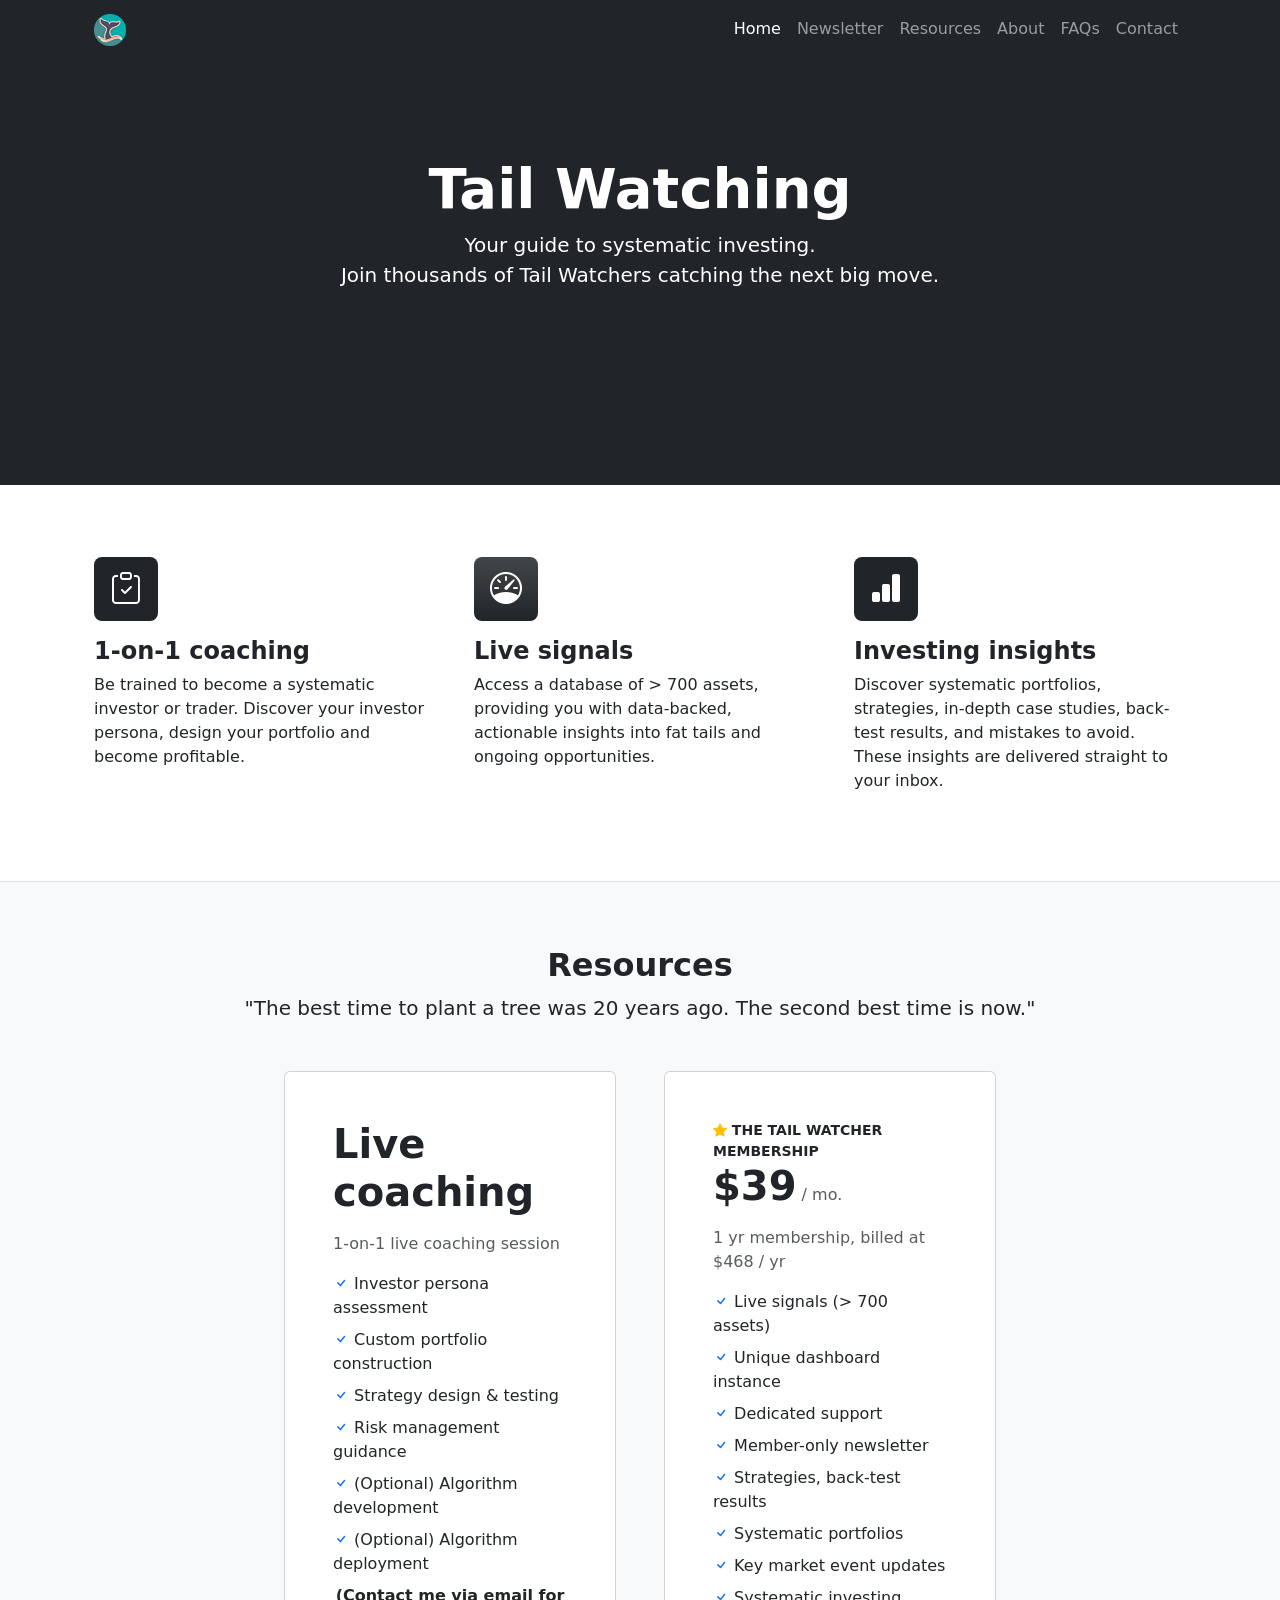
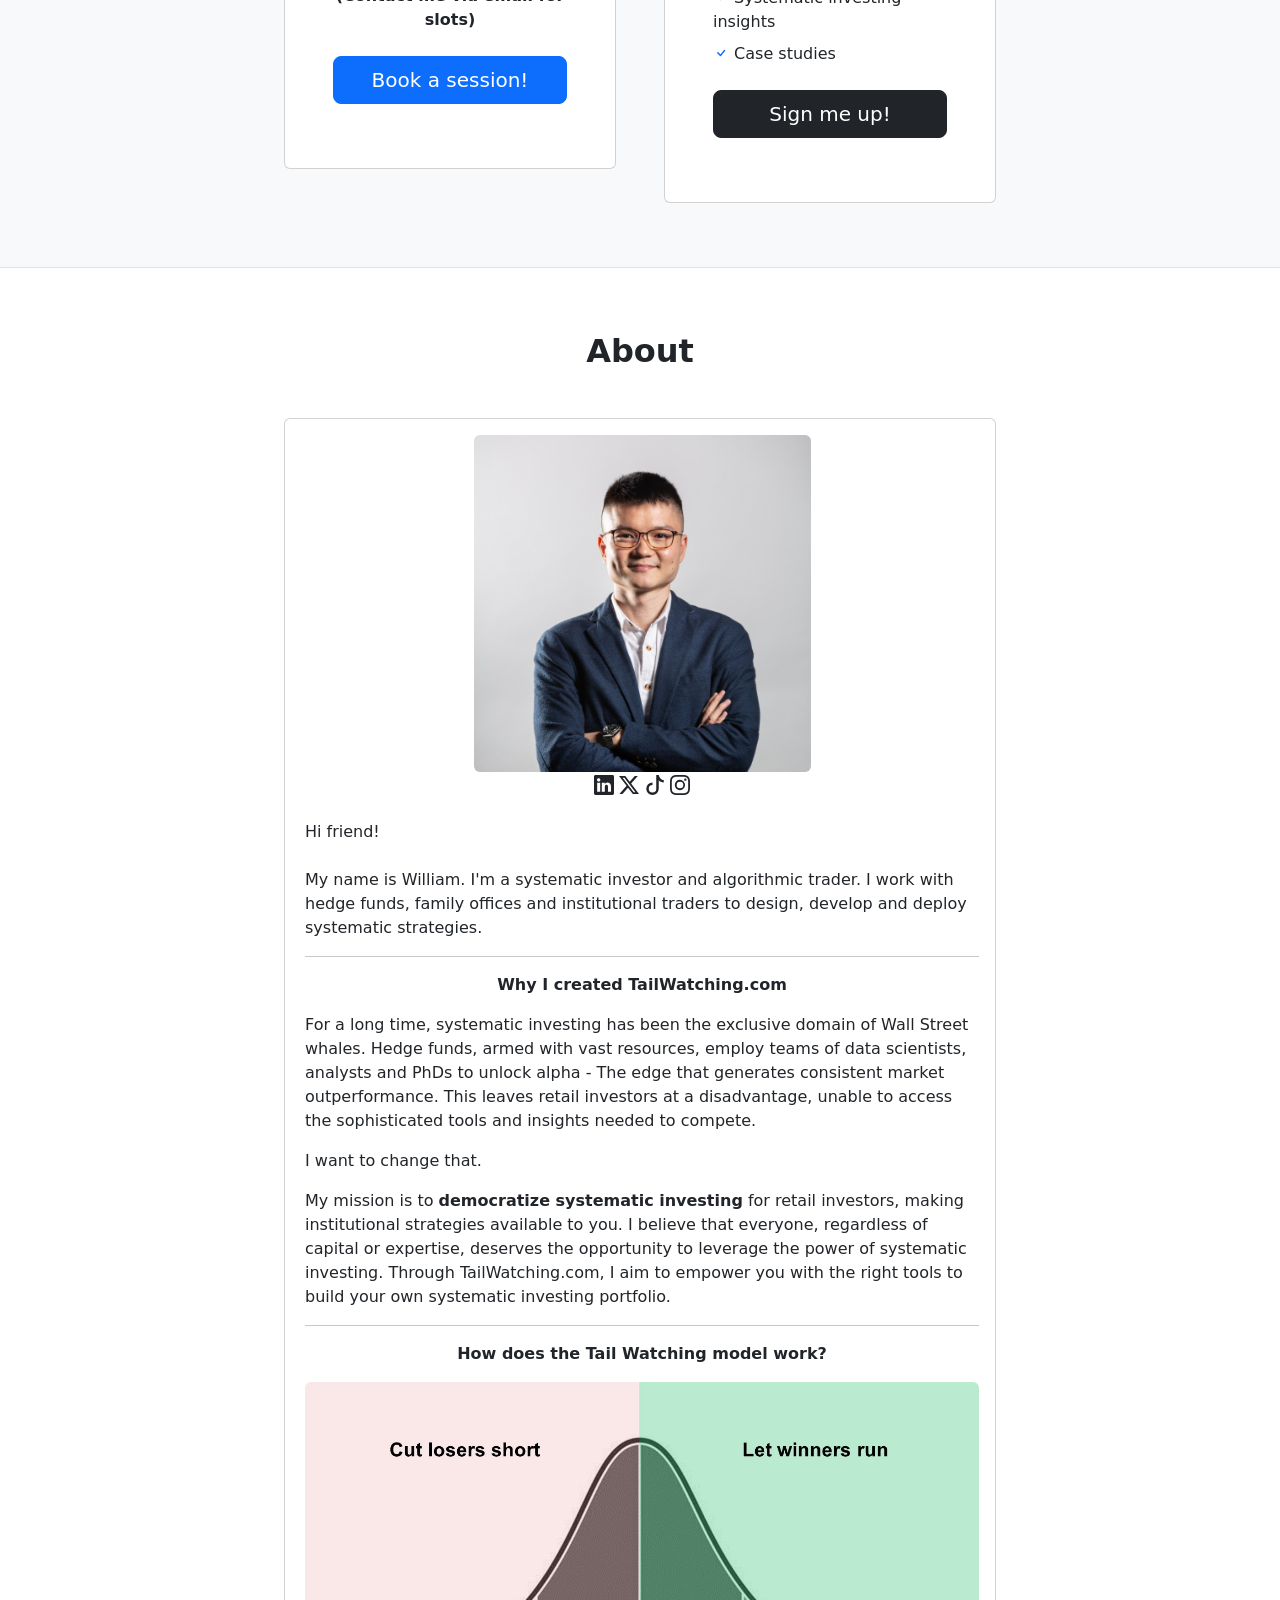
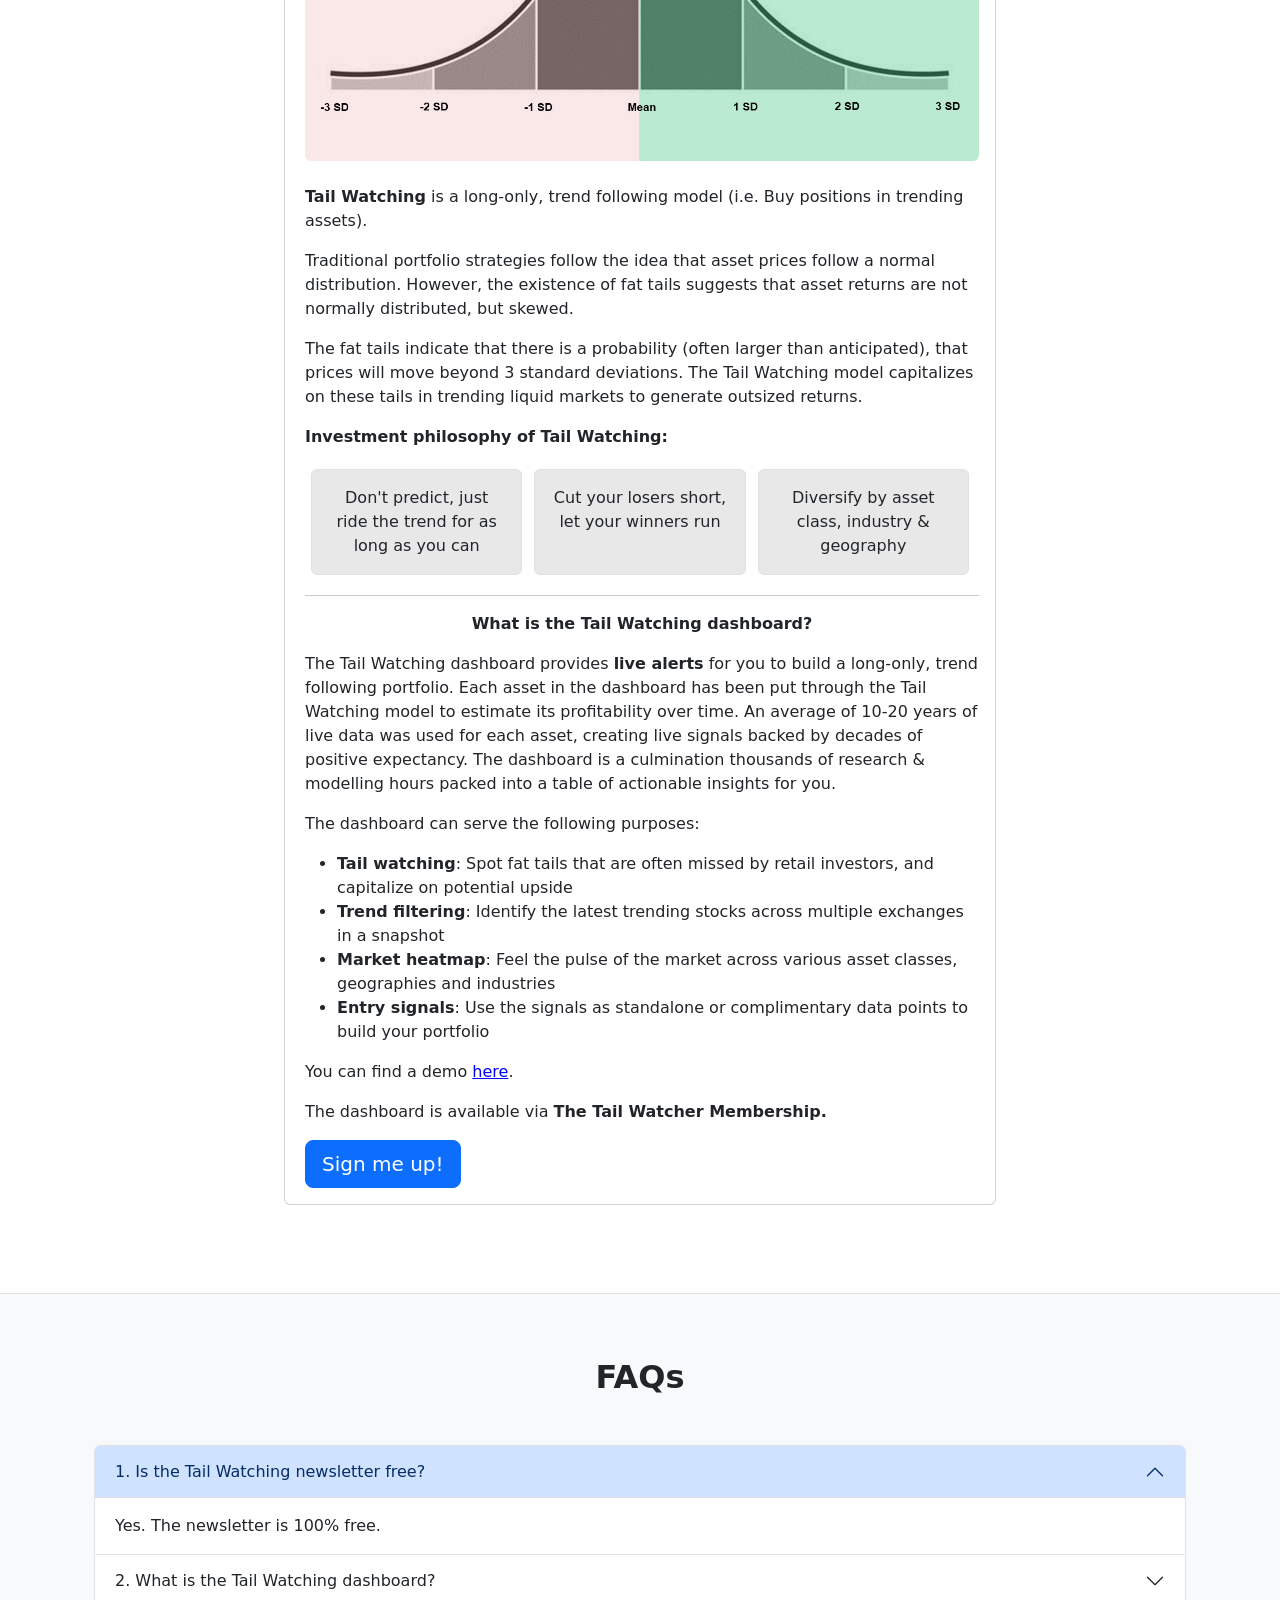
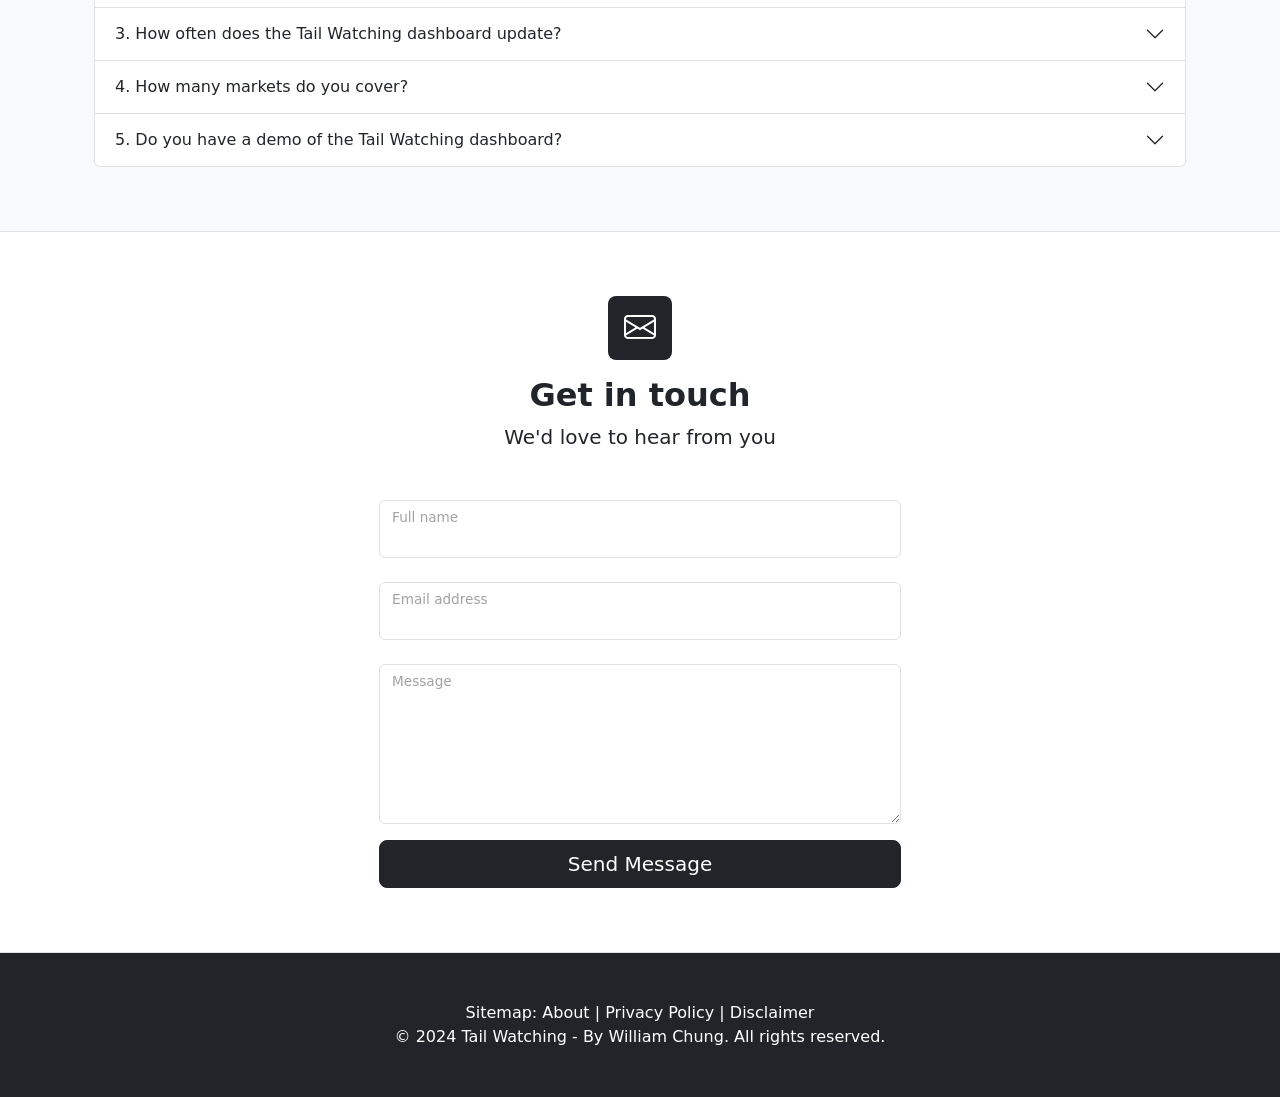
==== commit c52b5ab2: "Update index.html" ====
--- a/index.html
+++ b/index.html
@@ -106,8 +106,16 @@
         </header>
         <!-- Features section-->
         <section class="py-5 border-bottom" id="features">
-            <div class="container px-4 my-3">
+            <div class="container px-4 my-4">
                 <div class="row gx-5">
+                    
+                    <div class="col-lg-4">
+                        <div class="feature bg-primary bg-dark text-white rounded-3 mb-3"><i class="bi bi-clipboard-check"></i></div>
+                        <h2 class="h4 fw-bolder">1-on-1 coaching</h2>
+                        <p>Be trained to become a systematic investor or trader. Discover your investor persona, design your portfolio and become profitable.</p>
+                        
+                    </div>
+                    
                     <div class="col-lg-4 mb-5 mb-lg-0">
                         <div class="feature bg-dark bg-gradient text-white rounded-3 mb-3"><i class="bi bi-speedometer"></i></div>
                         <h2 class="h4 fw-bolder">Live signals</h2>
@@ -125,12 +133,7 @@
                         <p>Discover systematic portfolios, strategies, in-depth case studies, back-test results, and mistakes to avoid. These insights are delivered straight to your inbox.</p>
                         
                     </div>
-                    <div class="col-lg-4">
-                        <div class="feature bg-primary bg-dark text-white rounded-3 mb-3"><i class="bi bi-newspaper"></i></div>
-                        <h2 class="h4 fw-bolder">Updates on key events</h2>
-                        <p>Receive timely updates on key market events such as monetary policy changes, regulatory shifts and other market updates.</p>
-                        
-                    </div>
+                    
                 </div>
             </div>
         </section>
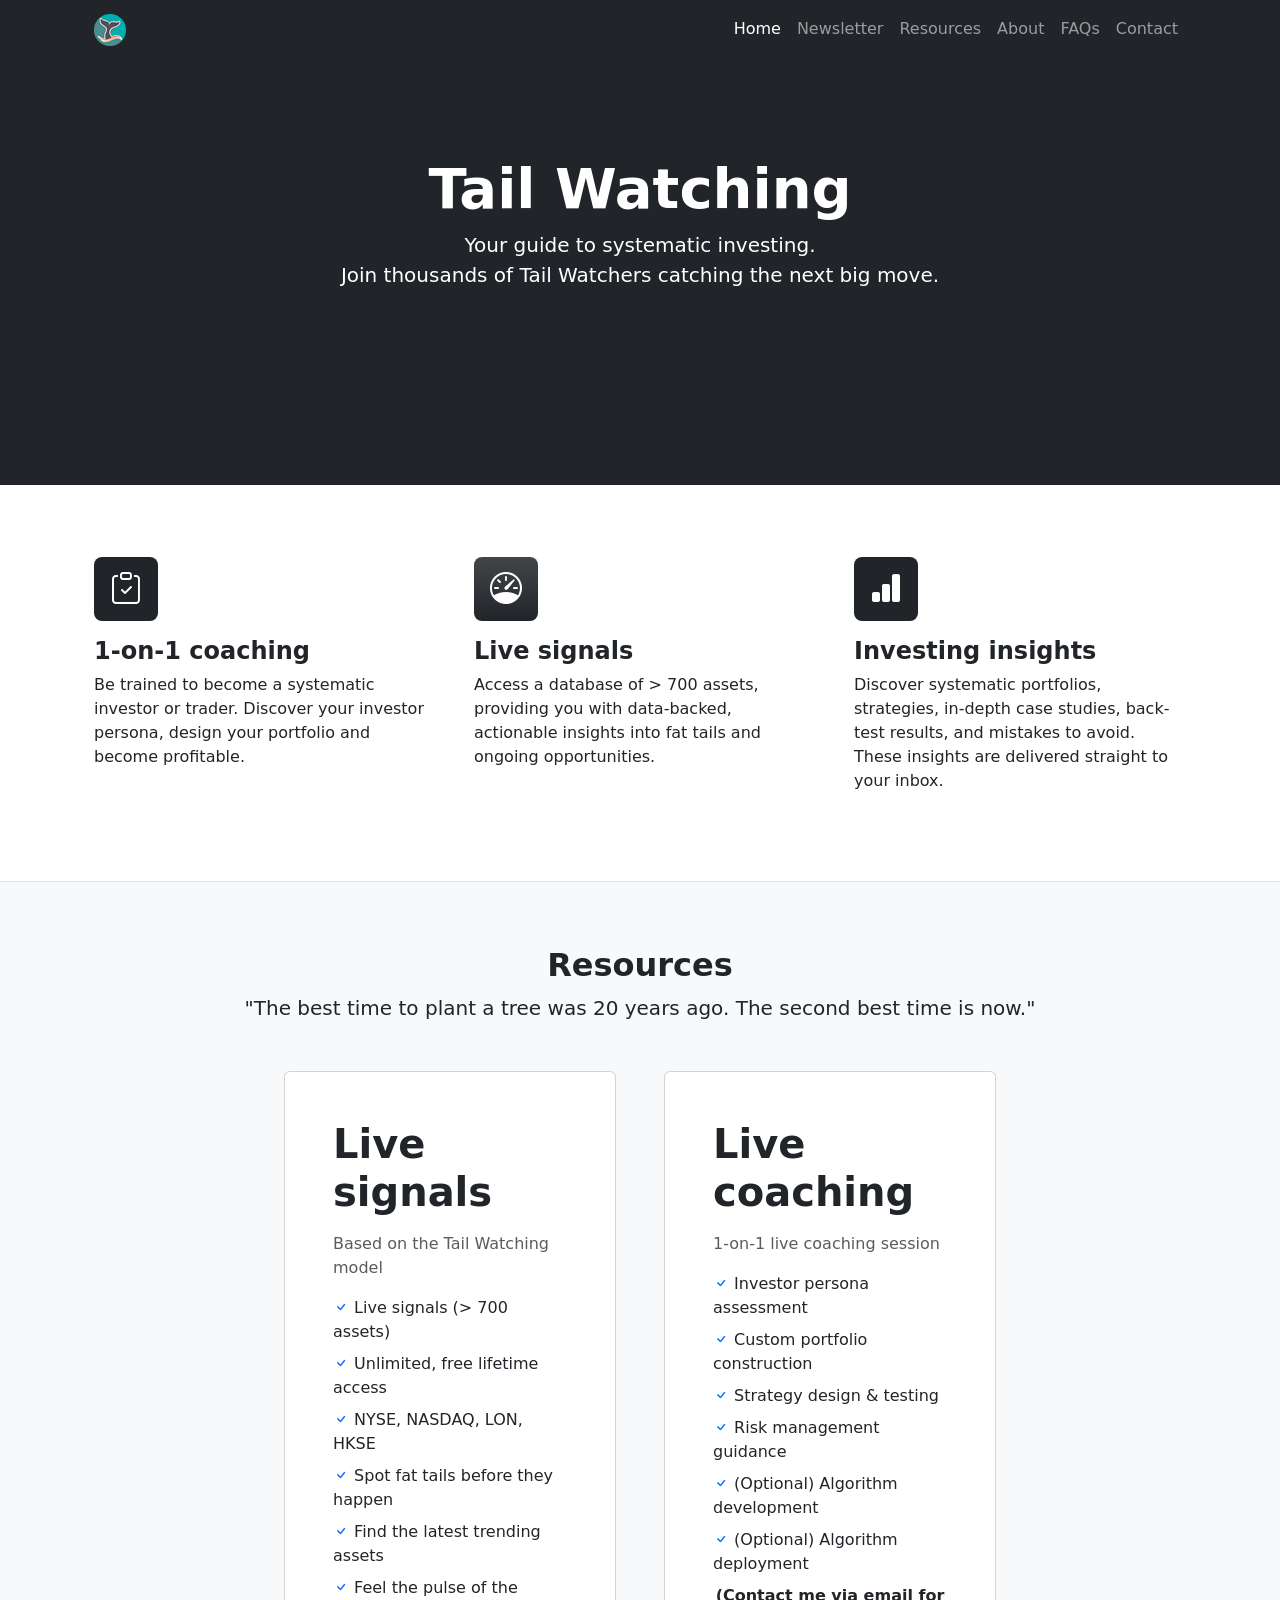
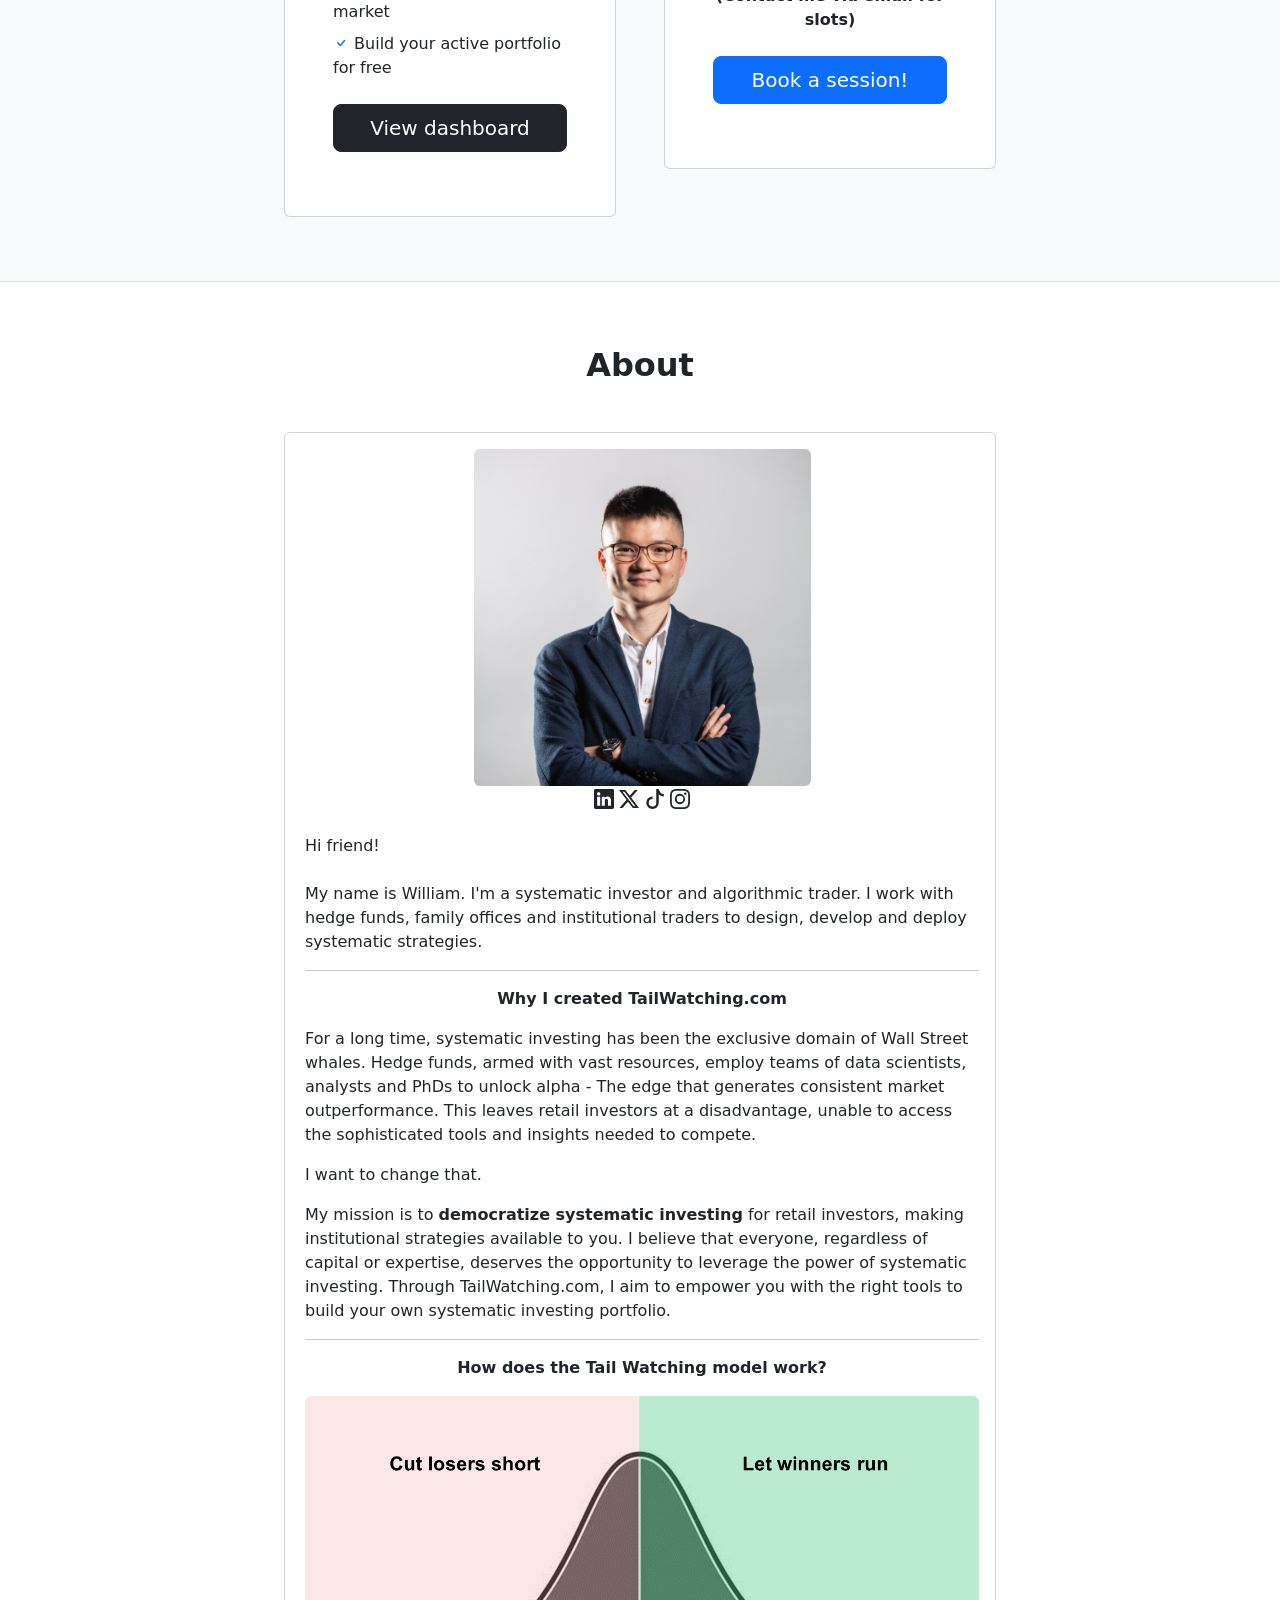
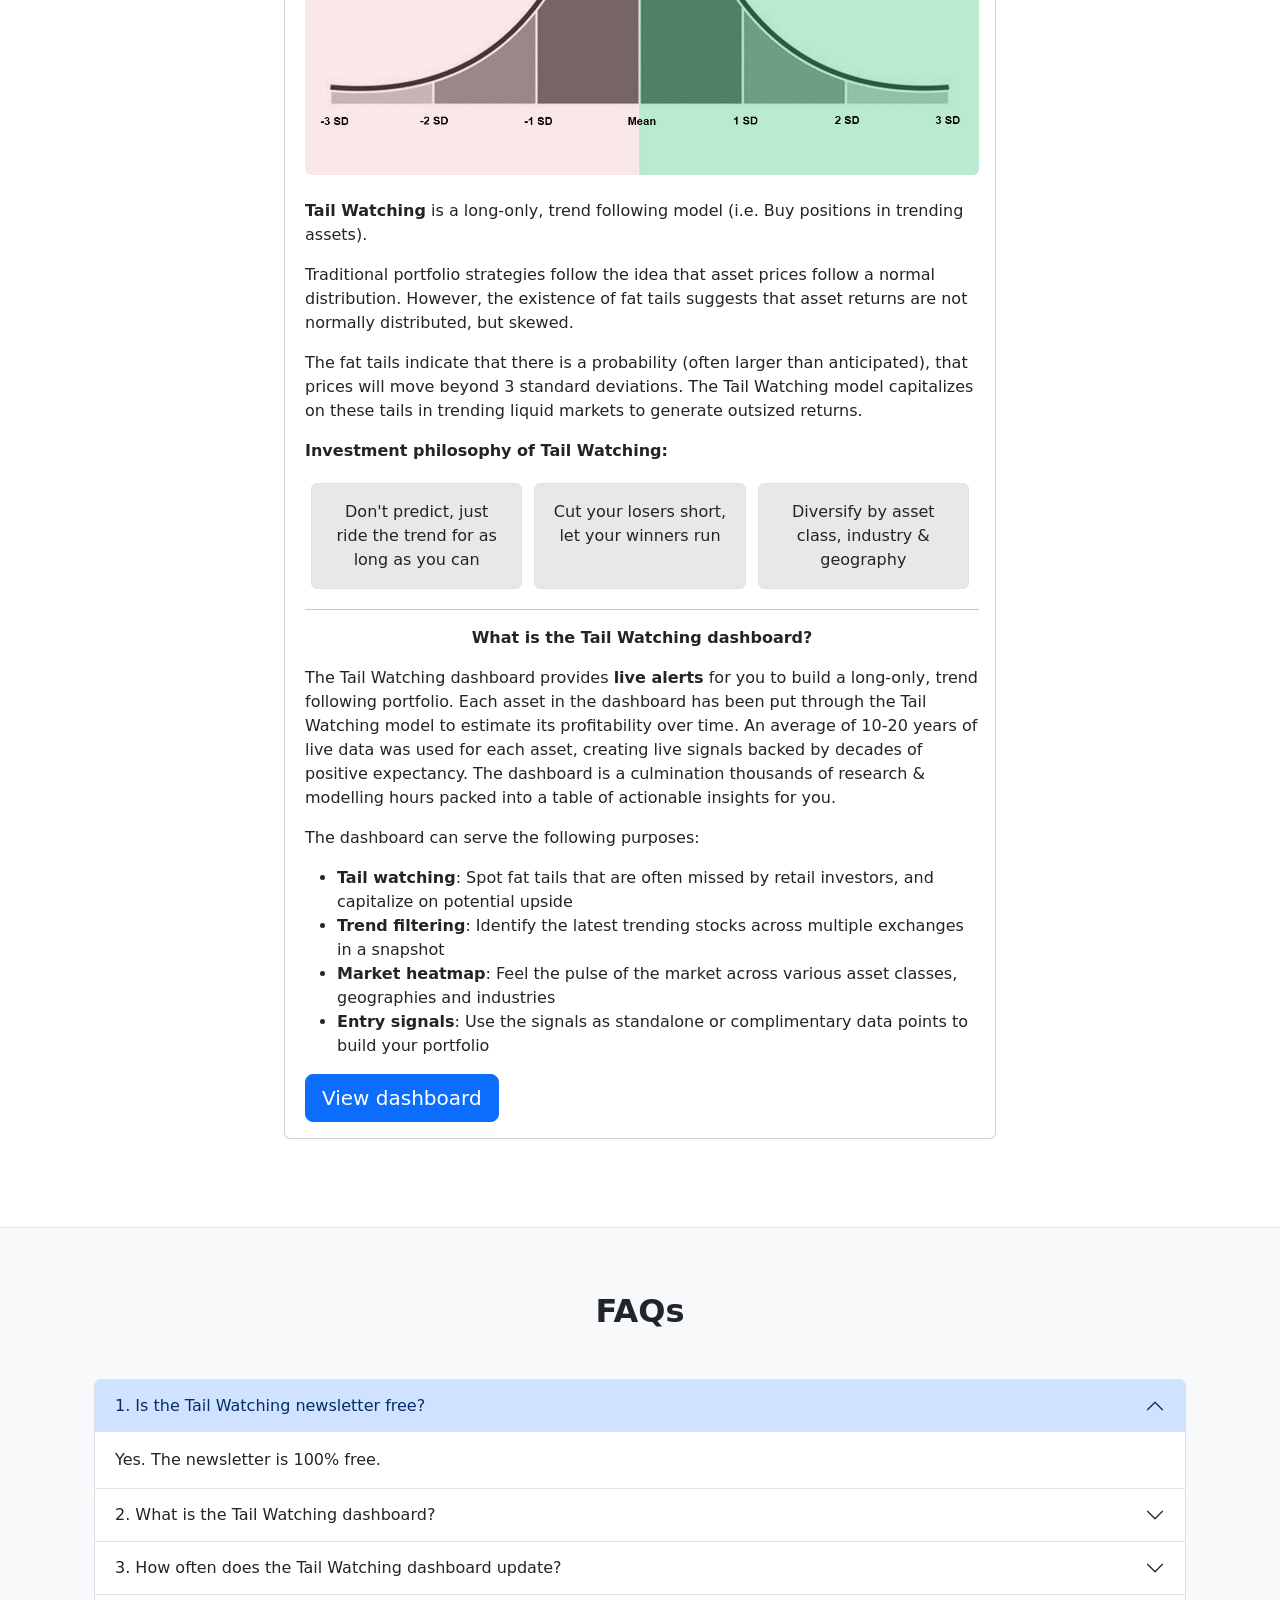
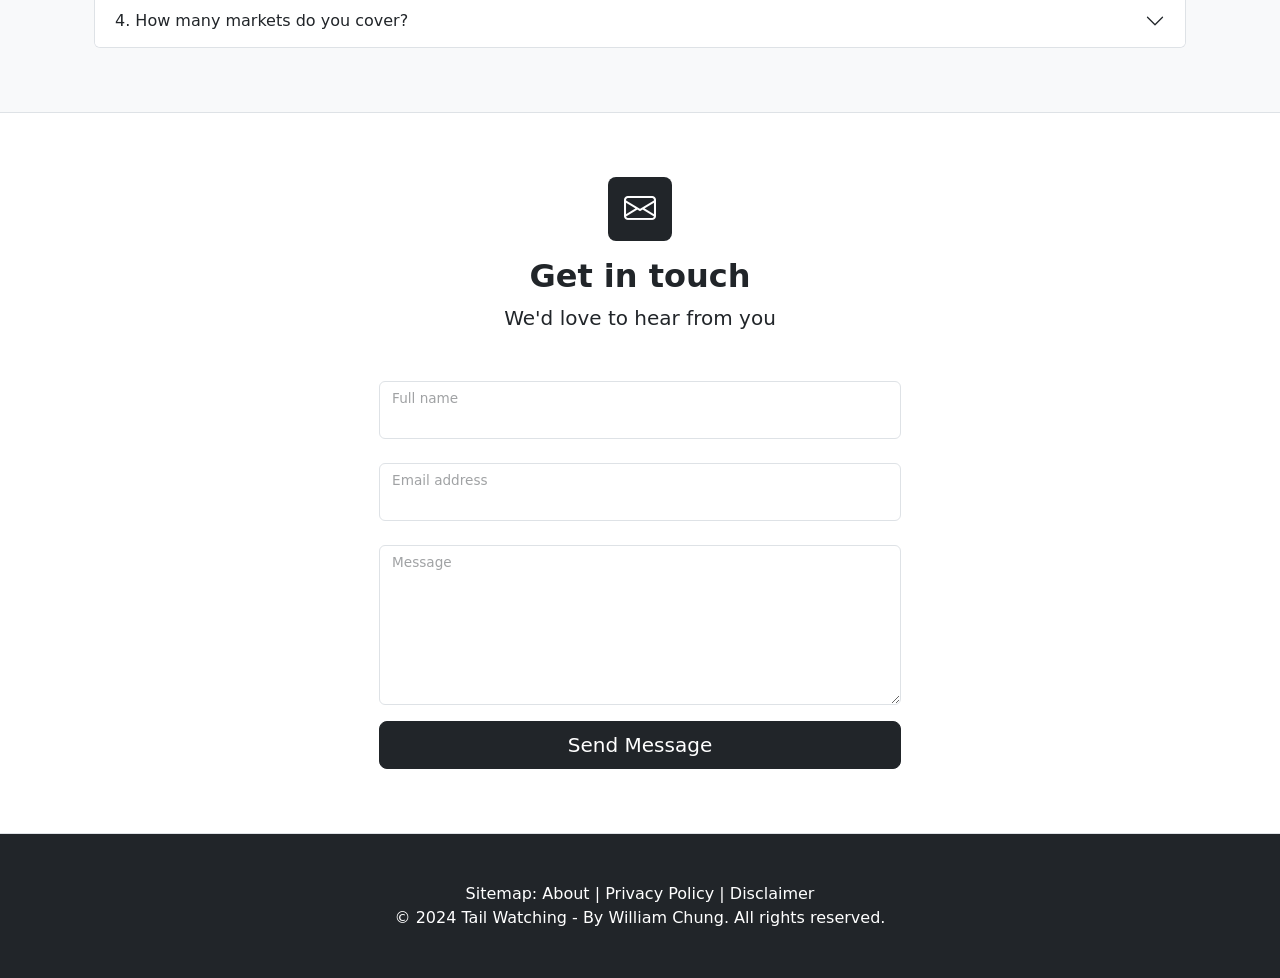
==== commit a3afbf56: "-" ====
--- a/index.html
+++ b/index.html
@@ -109,7 +109,7 @@
             <div class="container px-4 my-4">
                 <div class="row gx-5">
                     
-                    <div class="col-lg-4">
+                    <div class="col-lg-4 mb-5 mb-lg-0">
                         <div class="feature bg-primary bg-dark text-white rounded-3 mb-3"><i class="bi bi-clipboard-check"></i></div>
                         <h2 class="h4 fw-bolder">1-on-1 coaching</h2>
                         <p>Be trained to become a systematic investor or trader. Discover your investor persona, design your portfolio and become profitable.</p>
@@ -127,7 +127,8 @@
                         </a>-->
                         
                     </div>
-                    <div class="col-lg-4 mb-5 mb-lg-0">
+                    
+                    <div class="col-lg-4">
                         <div class="feature bg-primary bg-dark text-white rounded-3 mb-3"><i class="bi bi-bar-chart-fill"></i></div>
                         <h2 class="h4 fw-bolder">Investing insights</h2>
                         <p>Discover systematic portfolios, strategies, in-depth case studies, back-test results, and mistakes to avoid. These insights are delivered straight to your inbox.</p>
@@ -154,6 +155,66 @@
 
                                 <div class="mb-3">
                                     
+                                    <span class="display-6 fw-bold">Live signals</span>
+
+                                </div>
+                                <div class="mb-3">
+                                    <span class="text-muted">Based on the Tail Watching model</span>
+                                </div>
+                                <ul class="list-unstyled mb-4">
+                                    <li class="mb-2">
+                                        <i class="bi bi-check text-primary"></i>
+                                        Live signals (> 700 assets)
+                                    </li>
+                                    
+                                    <li class="mb-2">
+                                        <i class="bi bi-check text-primary"></i>
+                                        Unlimited, free lifetime access
+                                    </li>
+                                    
+                                    <li class="mb-2">
+                                        <i class="bi bi-check text-primary"></i>
+                                        NYSE, NASDAQ, LON, HKSE
+                                    </li>
+                                           
+                                    <li class="mb-2">
+                                        <i class="bi bi-check text-primary"></i>
+                                        Spot fat tails before they happen
+                                    </li>
+                                    
+                                    <li class="mb-2">
+                                        <i class="bi bi-check text-primary"></i>
+                                        Find the latest trending assets
+                                    </li>
+                                    
+                                    <li class="mb-2">
+                                        <i class="bi bi-check text-primary"></i>
+                                        Feel the pulse of the market
+                                    </li>
+                                    
+                                    <li class="mb-2">
+                                        <i class="bi bi-check text-primary"></i>
+                                        Build your active portfolio for free
+                                    </li>
+                                    
+                                </ul>
+                        
+                                <div class="input-group mb-3">
+                                    <a href="https://tailwatching.com/livesignals.html" class="btn btn-dark btn-lg" style="width:100%" type="submit">View dashboard</a>
+                                    
+                                </div>
+
+                            </div>
+                        </div>
+                    </div>
+                    
+                    <!-- Coaching card pro-->
+                    <div class="col-lg-6 col-xl-4">
+                        <div class="card mb-5 mb-xl-0">
+                            <div class="card-body p-5 bg-lig">
+
+                                <div class="mb-3">
+                                    
                                     <span class="display-6 fw-bold">Live coaching</span>
 
                                 </div>
@@ -206,74 +267,7 @@
                         </div>
                     </div>
                     
-                    <!-- Membership card pro-->
-                    <div class="col-lg-6 col-xl-4">
-                        <div class="card mb-5 mb-xl-0">
-                            <div class="card-body p-5 bg-lig">
-                                <div class="small text-uppercase fw-bold">
-                                    <i class="bi bi-star-fill text-warning"></i>
-                                    The Tail Watcher Membership
-                                </div>
-                                <div class="mb-3">
-                                    <span class="display-6 fw-bold">$39</span>
-                                    <span class="text-muted">/ mo.</span>
-                                </div>
-                                <div class="mb-3">
-                                    <span class="text-muted">1 yr membership, billed at $468 / yr</span>
-                                </div>
-                                <ul class="list-unstyled mb-4">
-                                    <li class="mb-2">
-                                        <i class="bi bi-check text-primary"></i>
-                                        Live signals (> 700 assets)
-                                    </li>
-                                    <li class="mb-2">
-                                        <i class="bi bi-check text-primary"></i>
-                                        Unique dashboard instance
-                                    </li>
-                                    <li class="mb-2">
-                                        <i class="bi bi-check text-primary"></i>
-                                        Dedicated support
-                                    </li>
-                                    
-                                    <li class="mb-2">
-                                        <i class="bi bi-check text-primary"></i>
-                                        Member-only newsletter
-                                    </li>
-                                    
-                                    <li class="mb-2">
-                                        <i class="bi bi-check text-primary"></i>
-                                        Strategies, back-test results
-                                    </li>
-                                    
-                                    <li class="mb-2">
-                                        <i class="bi bi-check text-primary"></i>
-                                        Systematic portfolios
-                                    </li>
-                                    
-                                    <li class="mb-2">
-                                        <i class="bi bi-check text-primary"></i>
-                                        Key market event updates
-                                    </li>
-                                    
-                                    <li class="mb-2">
-                                        <i class="bi bi-check text-primary"></i>
-                                        Systematic investing insights
-                                    </li>
-                                    
-                                    <li class="mb-2">
-                                        <i class="bi bi-check text-primary"></i>
-                                        Case studies
-                                    </li>
-
-                                </ul>
-                        
-                                <div class="input-group mb-3">
-                                    <a href="https://tailwatching.lemonsqueezy.com/buy/5c05f6fb-2f6e-4173-b295-bef34e6cc986" class="btn btn-dark btn-lg" style="width:100%" type="submit">Sign me up!</a>
-                                </div>
-
-                            </div>
-                        </div>
-                    </div>
+                    
                     
                 </div>
             </div>
@@ -390,16 +384,9 @@
                                                     <li><strong>Entry signals</strong>: Use the signals as standalone or complimentary data points to build your portfolio</li>
                                                 </ul>
                                                 
-                                                <p>
-                                                    You can find a demo <a href="demo_dashboard.html" style="color: blue">here</a>.
-                                                </p>
-                                            
-                                                <p>
-                                                The dashboard is available via <b>The Tail Watcher Membership. </b><br>
-                                            
-                                                </p>
+                                         
                                                 
-                                                <a href="https://tailwatching.lemonsqueezy.com/buy/5c05f6fb-2f6e-4173-b295-bef34e6cc986" class="btn btn-primary btn-lg" type="submit">Sign me up!</a>
+                                                <a href="https://tailwatching.com/livesignals.html" class="btn btn-primary btn-lg" type="submit">View dashboard</a>
                                                 
                                         </div>
                                     </div>
@@ -438,7 +425,7 @@
                     </h2>
                     <div id="collapseTwo" class="accordion-collapse collapse" aria-labelledby="headingTwo" data-bs-parent="#accordionExample">
                       <div class="accordion-body">
-                        <p>The Tail Watching dashboard is a member-only service. <br><br>
+                        <p>The Tail Watching dashboard is a free trend-following tool. <br><br>
                             It provides <b>live alerts</b> for you to build a long-only, trend following portfolio. Each asset in the dashboard has been put through the Tail Watching model to estimate its profitability over time. An average of 10-20 years of live data was used for each asset, creating live signals backed by decades of positive expectancy. The dashboard is a culmination thousands of research & modelling hours packed into a table of actionable insights for you.
                         </p>
                         
@@ -450,14 +437,8 @@
                             <li><strong>Entry signals</strong>: Use the signals as standalone or complimentary data points to build your portfolio</li>
                         </ul>
                         
-                        <p>
-                        You can find a demo <a href="demo_dashboard.html" style="color: blue">here</a>.
-                        </p>
-                        <p>
-                           The dashboard is available via <b>The Tail Watcher</b> membership. Join us today! <br>
-                        </p>
-
-                          <a href="https://tailwatching.lemonsqueezy.com/buy/5c05f6fb-2f6e-4173-b295-bef34e6cc986" class="btn btn-primary btn-lg" type="submit">Sign me up!</a>
+
+                          <a href="https://tailwatching.com/livesignals.html" class="btn btn-primary btn-lg" type="submit">View dashboard</a>
                                             
                       </div>
                     </div>
@@ -486,18 +467,7 @@
                       </div>
                     </div>
                   </div>
-                 <div class="accordion-item">
-                    <h2 class="accordion-header" id="headingFive">
-                      <button class="accordion-button collapsed" type="button" data-bs-toggle="collapse" data-bs-target="#collapseFive" aria-expanded="false" aria-controls="collapseFive">
-                        5. Do you have a demo of the Tail Watching dashboard?
-                      </button>
-                    </h2>
-                    <div id="collapseFive" class="accordion-collapse collapse" aria-labelledby="headingFive" data-bs-parent="#accordionExample">
-                      <div class="accordion-body">
-                        A demo can be found <a href="demo_dashboard.html" style="color: blue">here</a>.<br>
-                      </div>
-                    </div>
-                  </div>
+                 
                   
                 </div>
             </div>
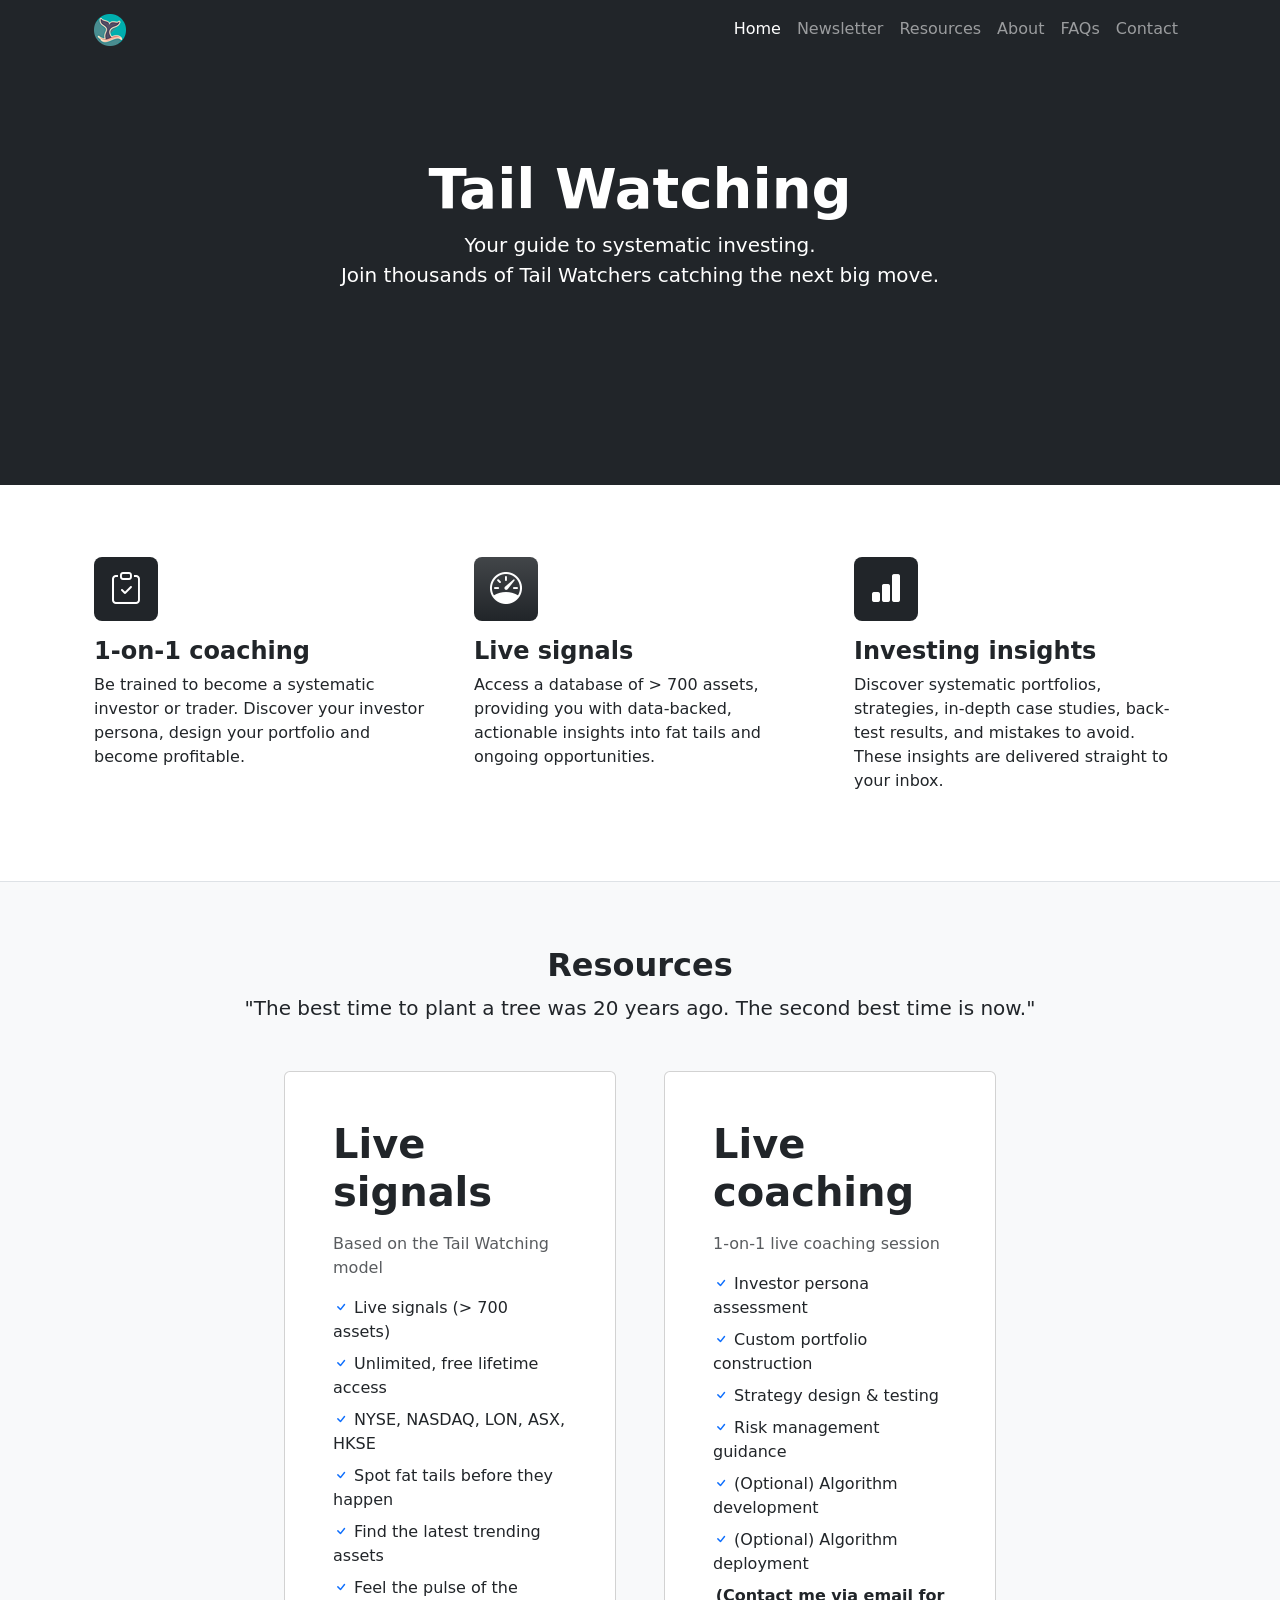
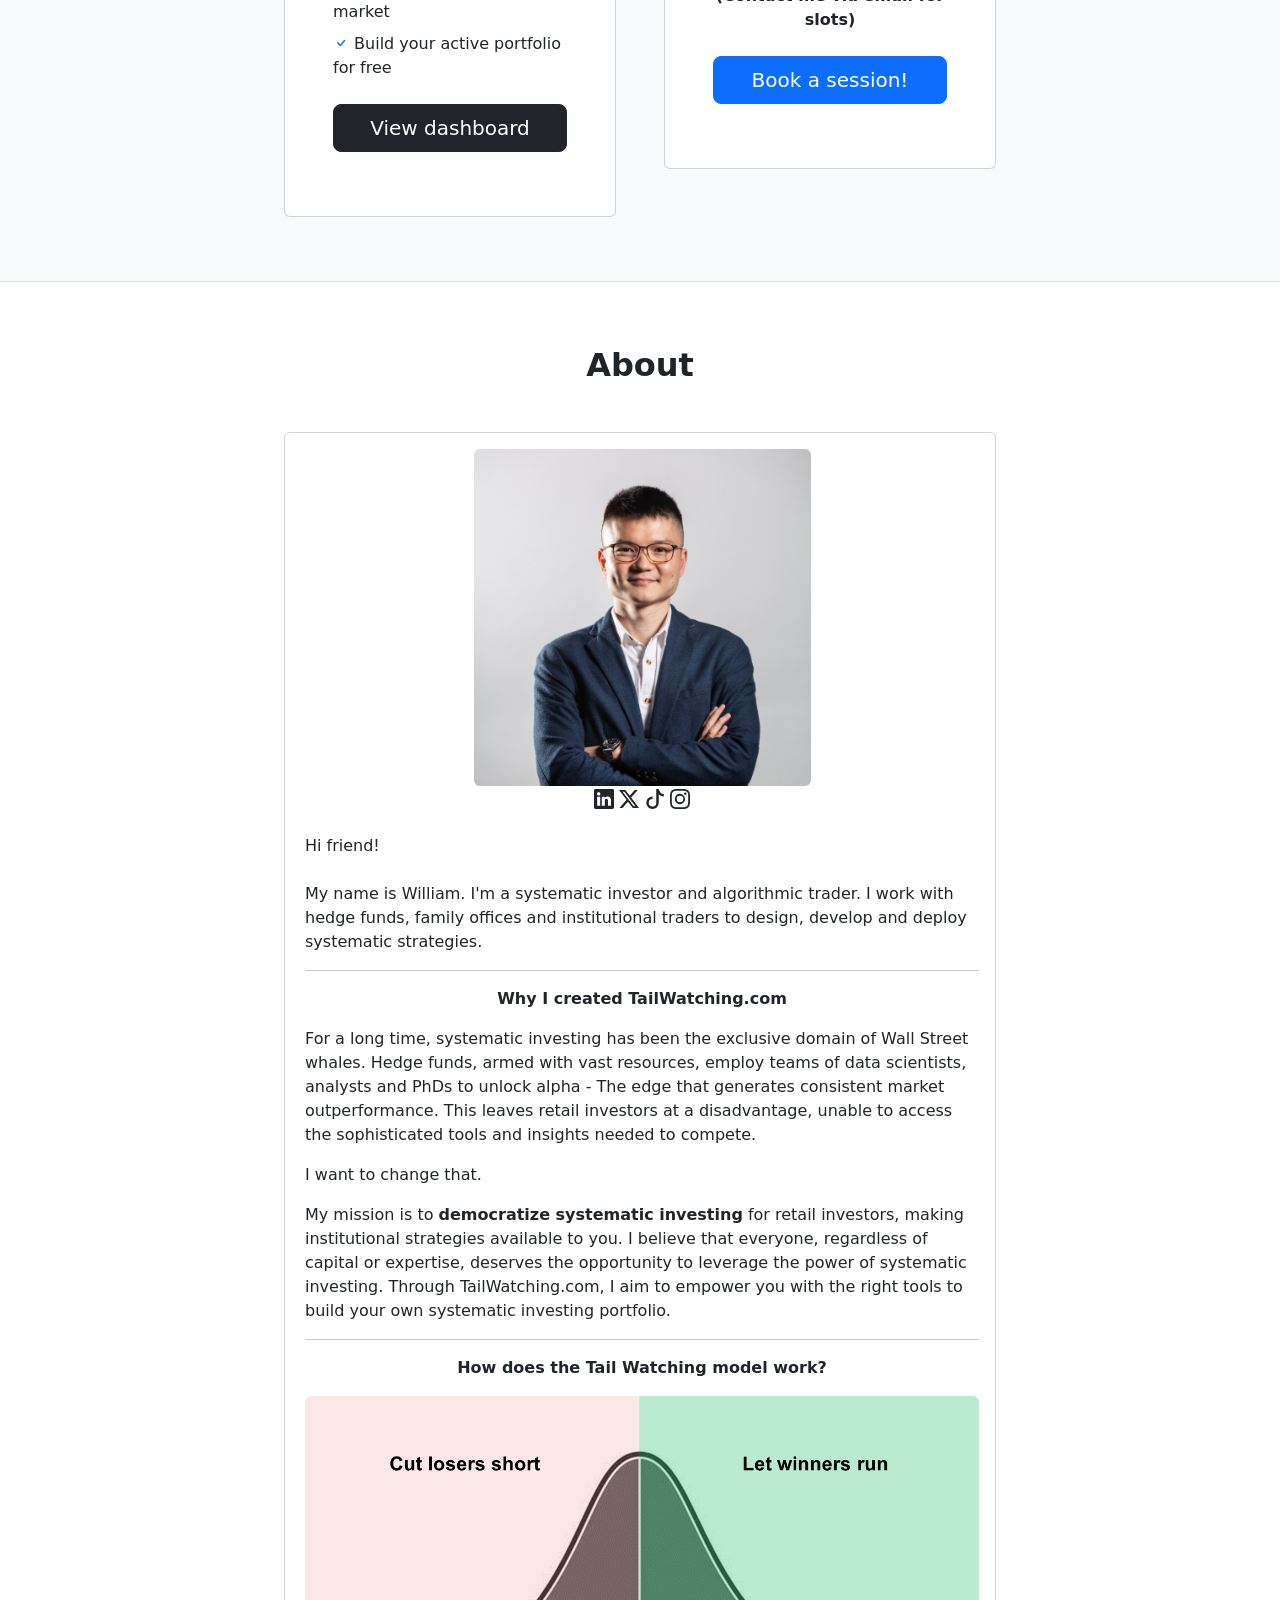
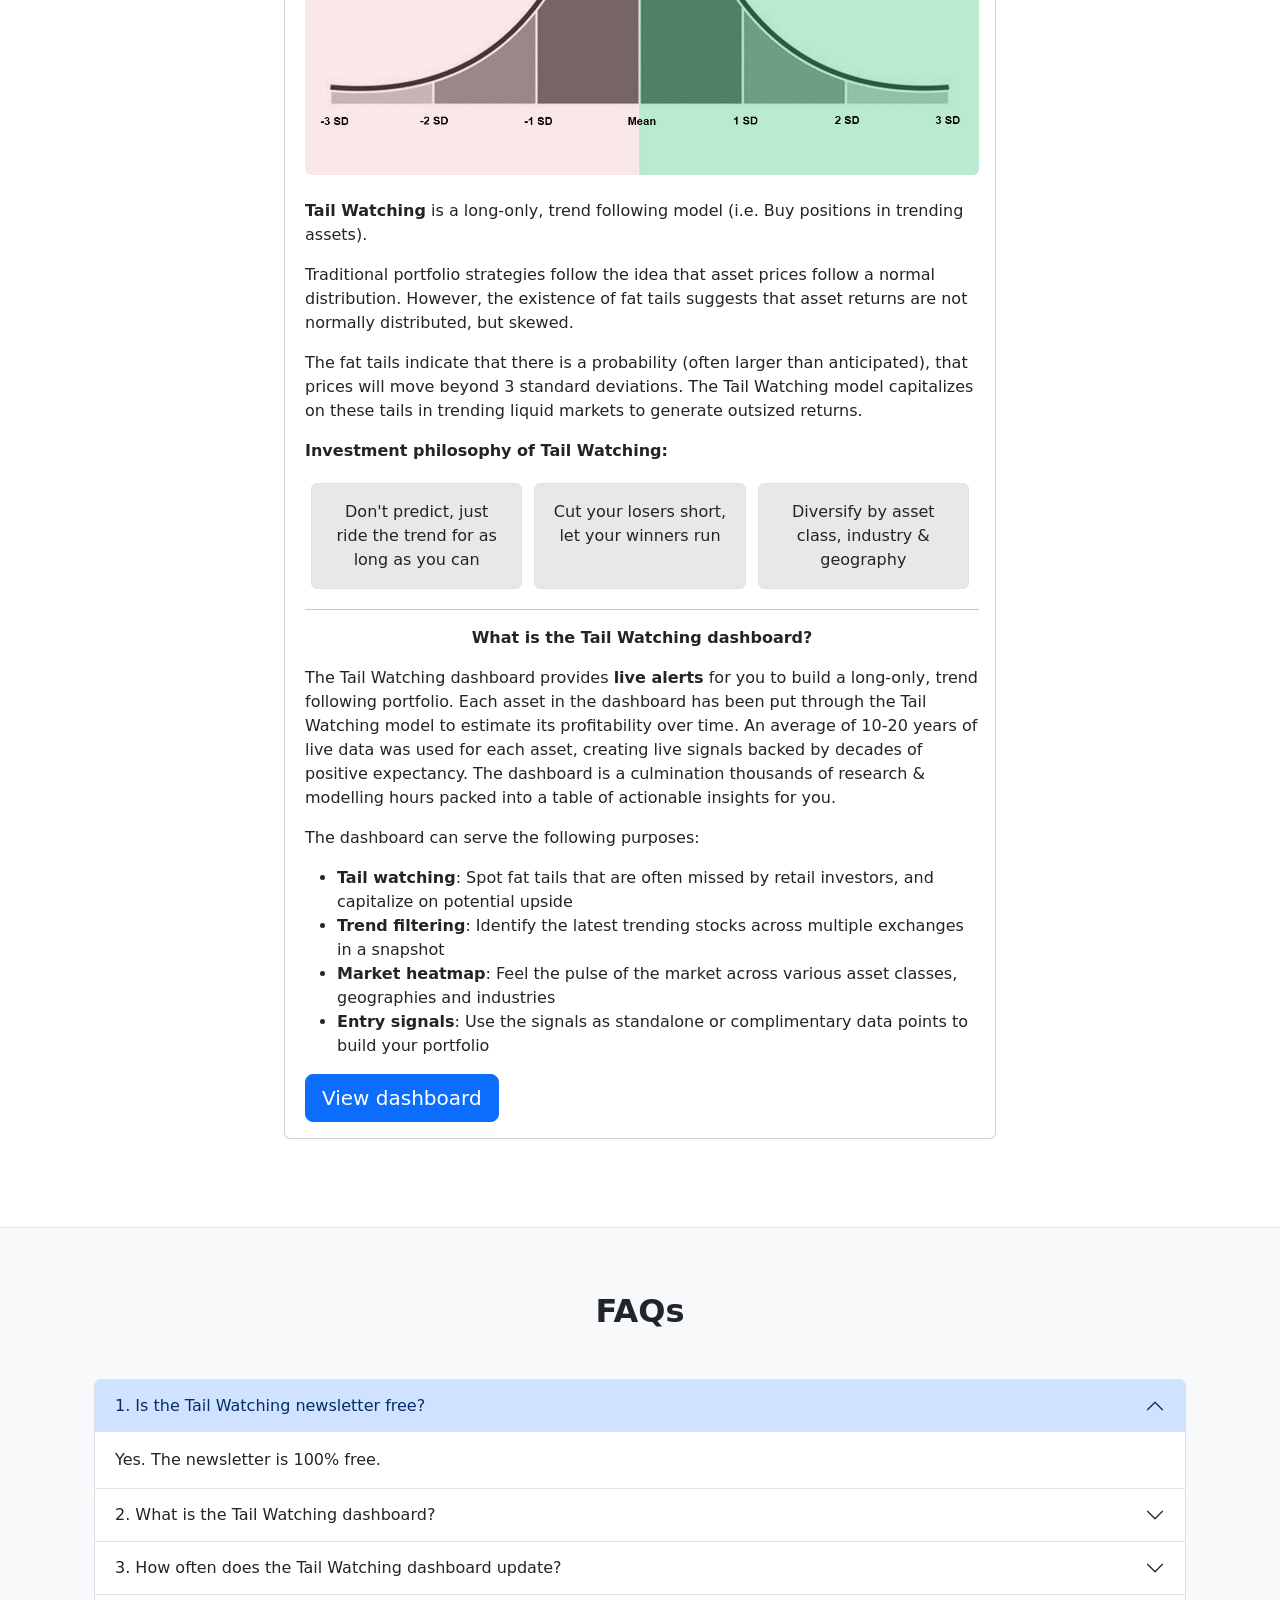
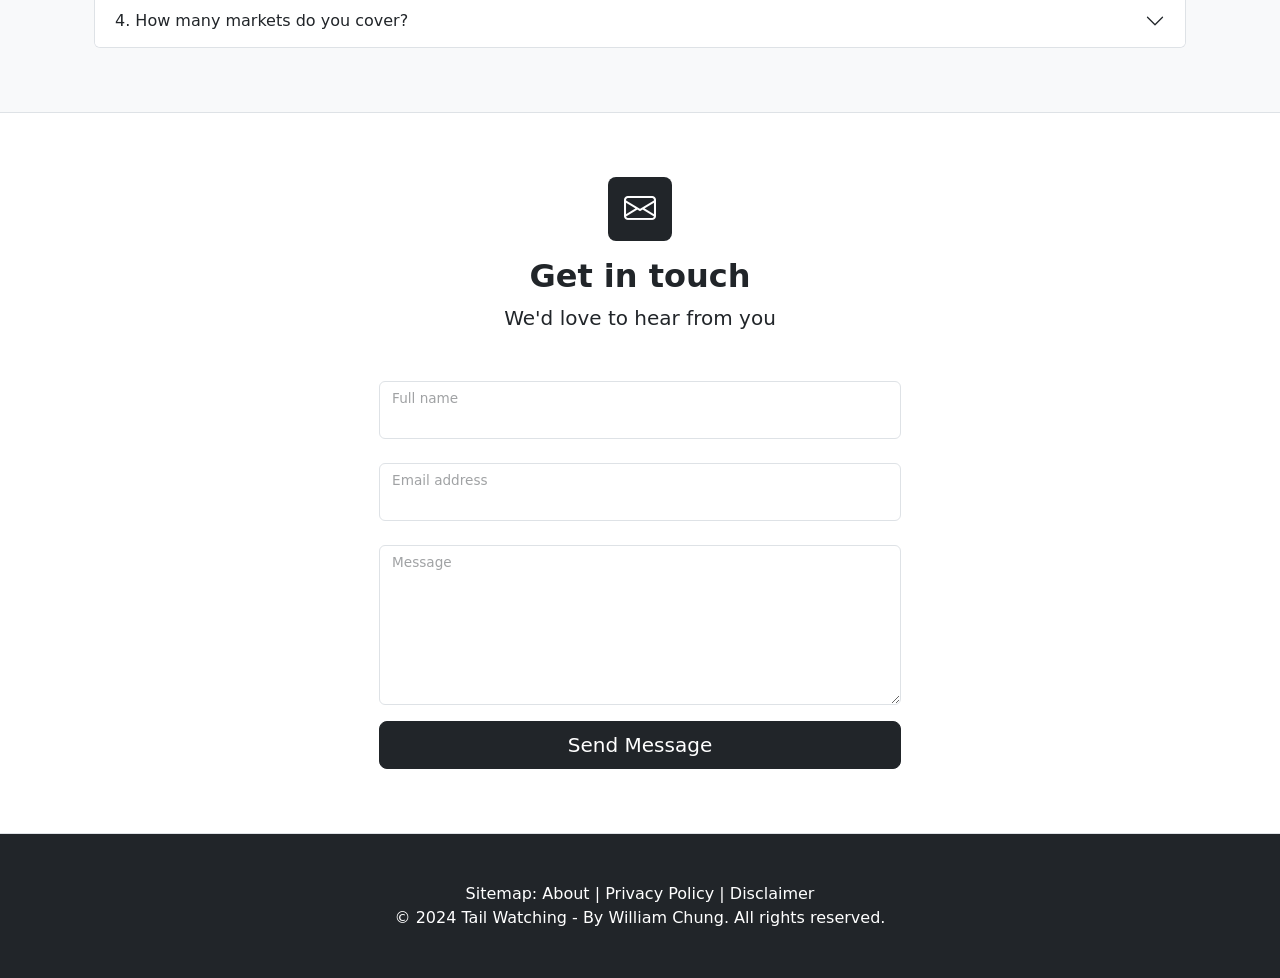
==== commit ea110248: "Update index.html" ====
--- a/index.html
+++ b/index.html
@@ -174,7 +174,7 @@
                                     
                                     <li class="mb-2">
                                         <i class="bi bi-check text-primary"></i>
-                                        NYSE, NASDAQ, LON, HKSE
+                                        NYSE, NASDAQ, LON, ASX, HKSE
                                     </li>
                                            
                                     <li class="mb-2">
@@ -463,7 +463,7 @@
                     </h2>
                     <div id="collapseFour" class="accordion-collapse collapse" aria-labelledby="headingFour" data-bs-parent="#accordionExample">
                       <div class="accordion-body">
-                        The stock exchanges included are: NYSE, NASDAQ, LON, HKSE.<br>
+                        The stock exchanges included are: NYSE, NASDAQ, LON, ASX, HKSE.<br>
                       </div>
                     </div>
                   </div>
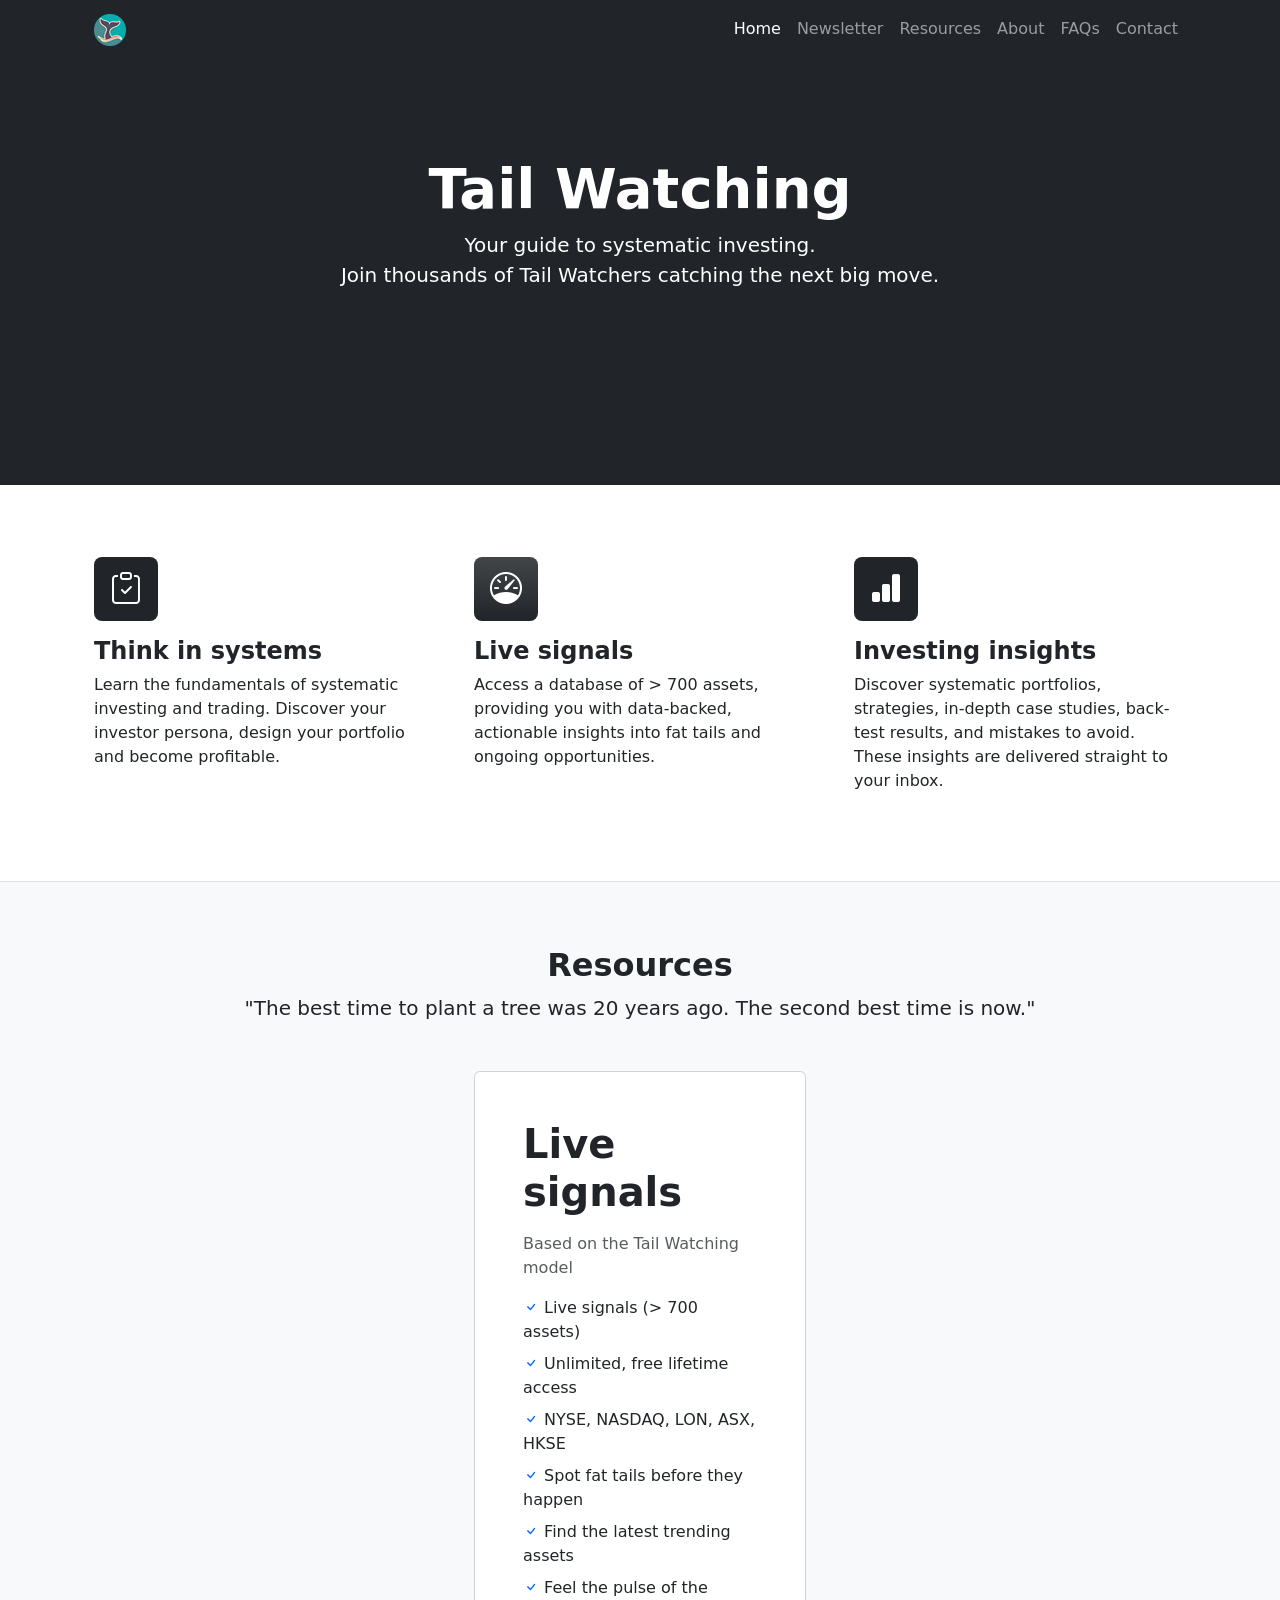
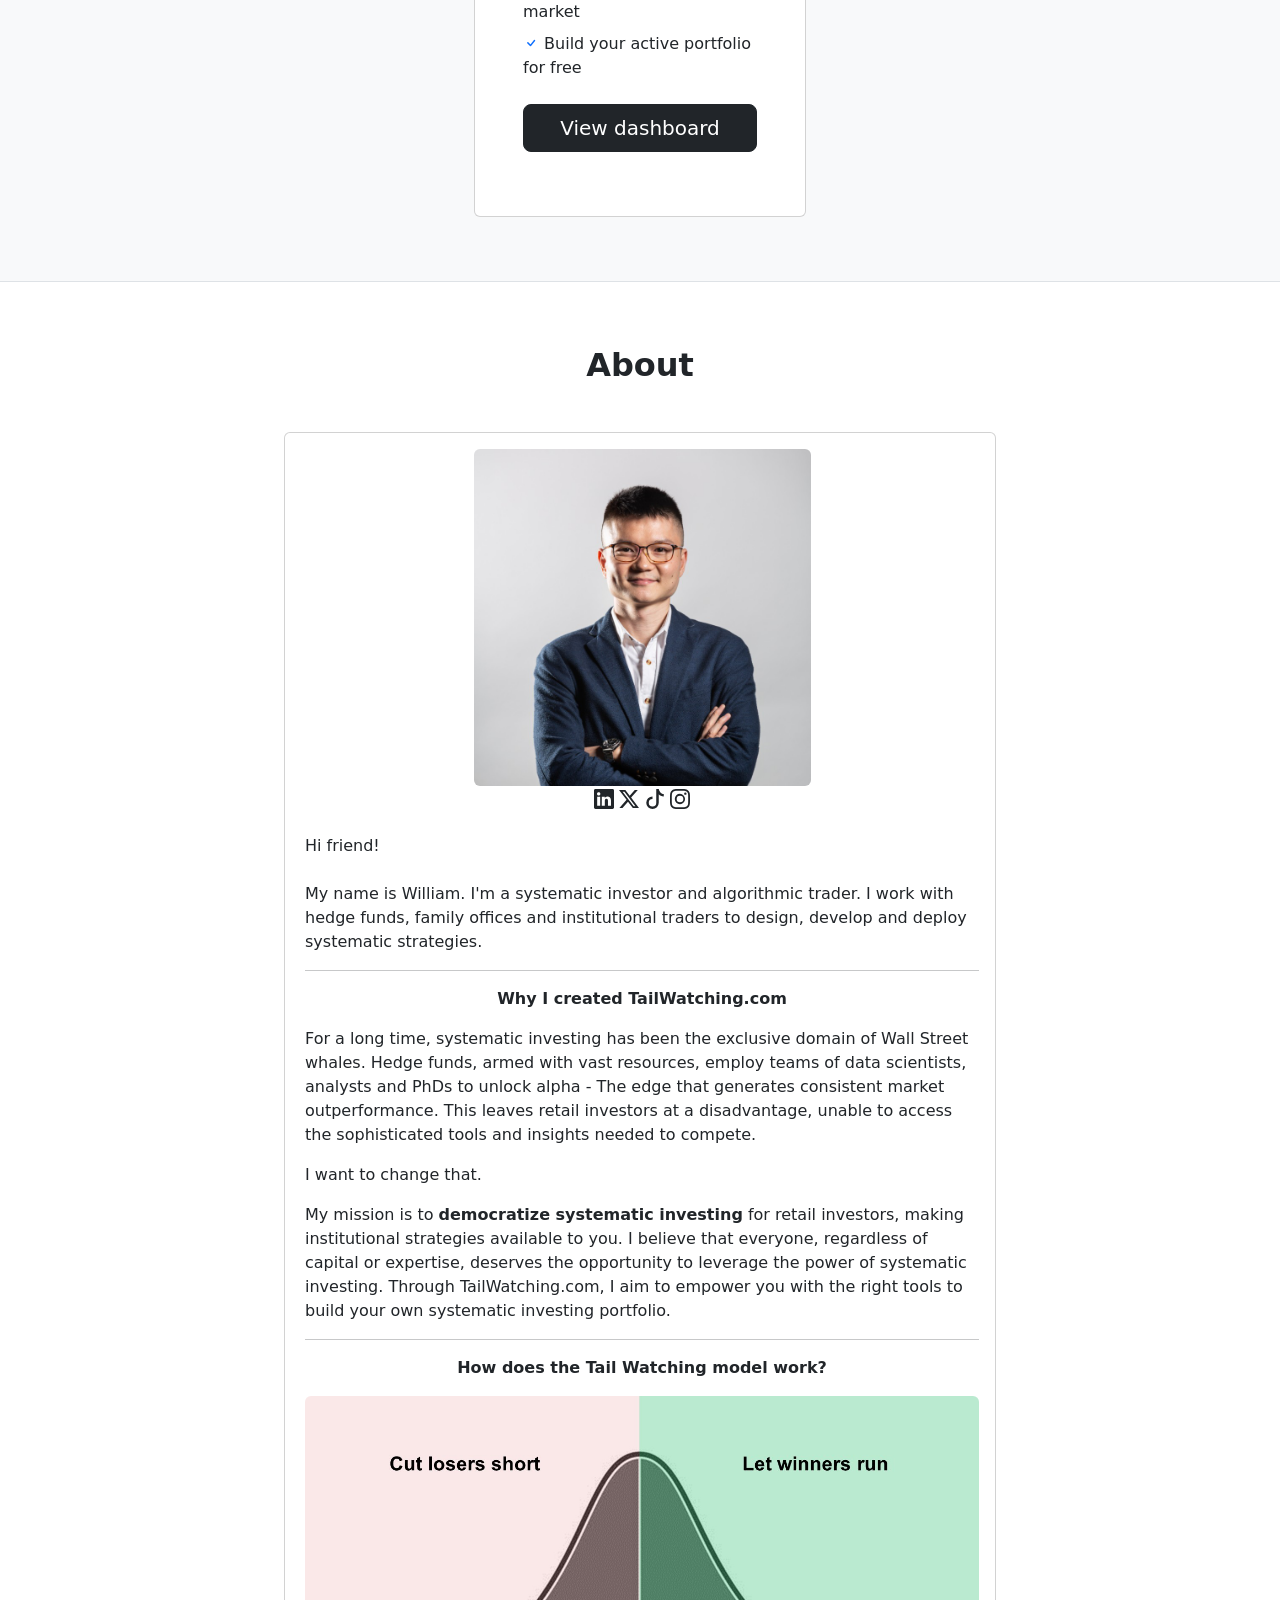
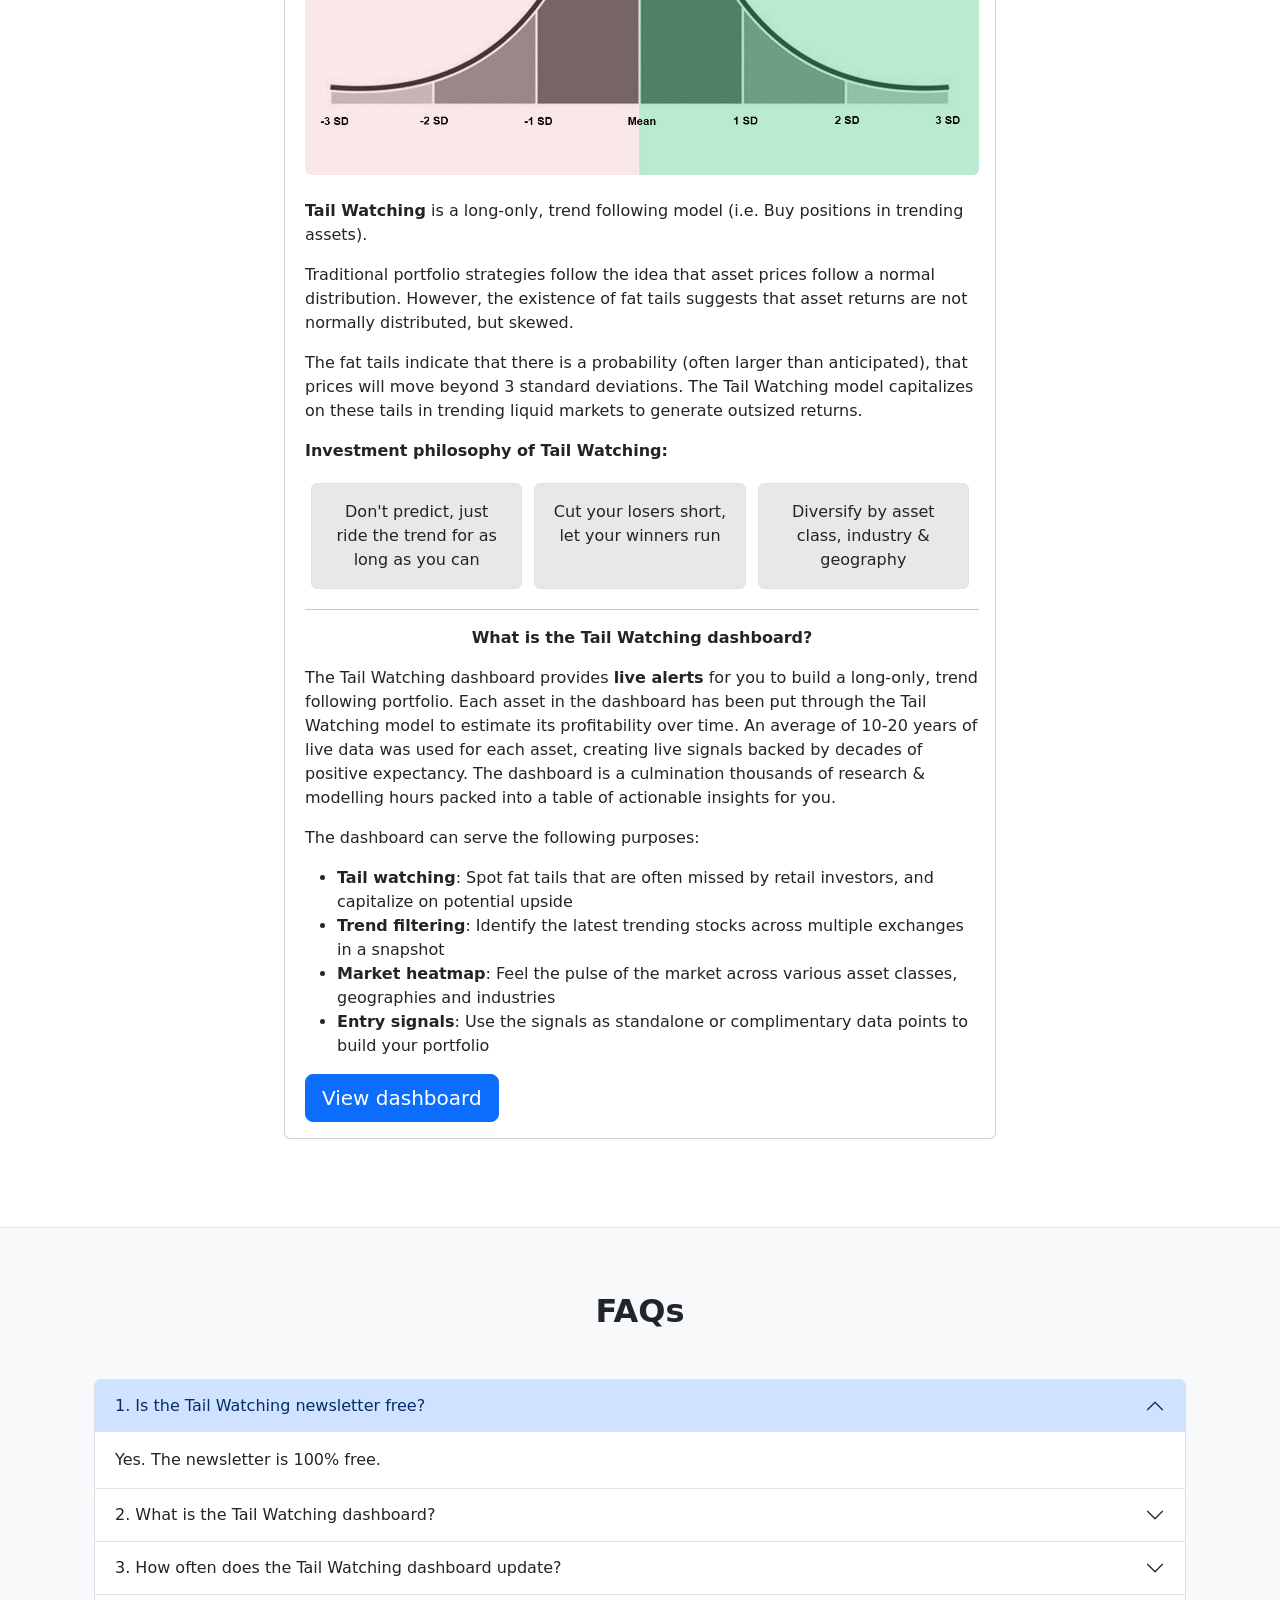
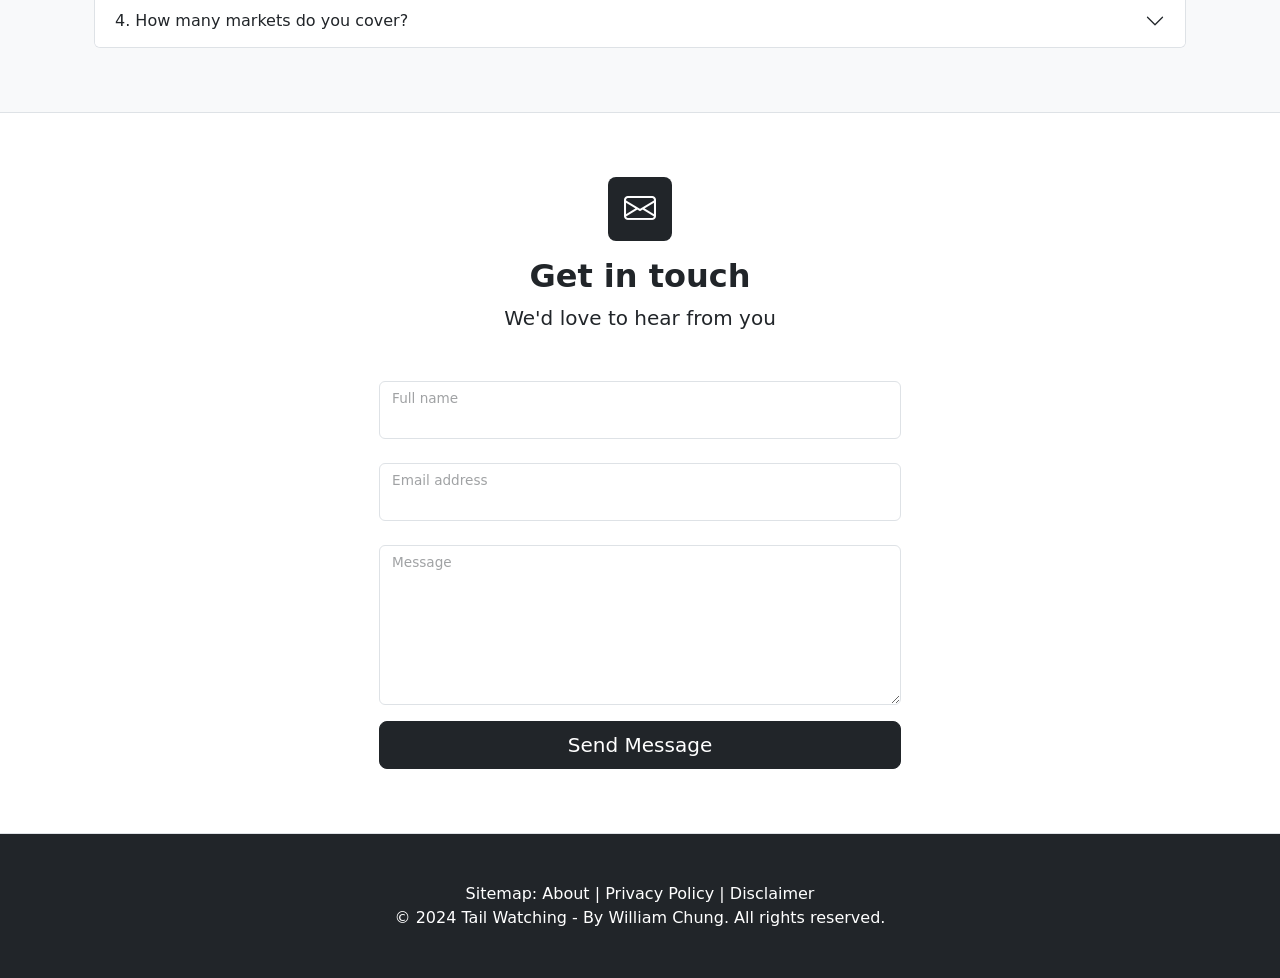
==== commit 964ee7c1: "Update index.html" ====
--- a/index.html
+++ b/index.html
@@ -111,8 +111,8 @@
                     
                     <div class="col-lg-4 mb-5 mb-lg-0">
                         <div class="feature bg-primary bg-dark text-white rounded-3 mb-3"><i class="bi bi-clipboard-check"></i></div>
-                        <h2 class="h4 fw-bolder">1-on-1 coaching</h2>
-                        <p>Be trained to become a systematic investor or trader. Discover your investor persona, design your portfolio and become profitable.</p>
+                        <h2 class="h4 fw-bolder">Think in systems</h2>
+                        <p>Learn the fundamentals of systematic investing and trading. Discover your investor persona, design your portfolio and become profitable.</p>
                         
                     </div>
                     
@@ -208,67 +208,6 @@
                         </div>
                     </div>
                     
-                    <!-- Coaching card pro-->
-                    <div class="col-lg-6 col-xl-4">
-                        <div class="card mb-5 mb-xl-0">
-                            <div class="card-body p-5 bg-lig">
-
-                                <div class="mb-3">
-                                    
-                                    <span class="display-6 fw-bold">Live coaching</span>
-
-                                </div>
-                                <div class="mb-3">
-                                    <span class="text-muted">1-on-1 live coaching session</span>
-                                </div>
-                                <ul class="list-unstyled mb-4">
-                                    <li class="mb-2">
-                                        <i class="bi bi-check text-primary"></i>
-                                        Investor persona assessment
-                                    </li>
-                                           
-                                    <li class="mb-2">
-                                        <i class="bi bi-check text-primary"></i>
-                                        Custom portfolio construction
-                                    </li>
-                                    
-                                    <li class="mb-2">
-                                        <i class="bi bi-check text-primary"></i>
-                                        Strategy design & testing
-                                    </li>
-                                    
-                                    <li class="mb-2">
-                                        <i class="bi bi-check text-primary"></i>
-                                        Risk management guidance
-                                    </li>
-
-                                    <li class="mb-2">
-                                        <i class="bi bi-check text-primary"></i>
-                                        (Optional) Algorithm development
-                                    </li>
-                                    
-                                    <li class="mb-2">
-                                        <i class="bi bi-check text-primary"></i>
-                                        (Optional) Algorithm deployment
-                                    </li>
-                                    
-                                    <li class="mb-2">
-                                        <center><b>(Contact me via email for slots)</b></center>
-                                    </li>
-
-                                </ul>
-                        
-                                <div class="input-group mb-3">
-                                    <a href="mailto:william@tailwatching.com" class="btn btn-primary btn-lg" style="width:100%" type="submit">Book a session!</a>
-                                    
-                                </div>
-
-                            </div>
-                        </div>
-                    </div>
-                    
-                    
-                    
                 </div>
             </div>
         </section>
@@ -303,6 +242,7 @@
                                             <svg xmlns="http://www.w3.org/2000/svg" width="20" height="20" fill="currentColor" class="bi bi-tiktok" viewBox="0 0 16 16">
                                               <path d="M9 0h1.98c.144.715.54 1.617 1.235 2.512C12.895 3.389 13.797 4 15 4v2c-1.753 0-3.07-.814-4-1.829V11a5 5 0 1 1-5-5v2a3 3 0 1 0 3 3z"/>
                                                 </svg></a>
+     
                                             
                                             <a href="https://www.instagram.com/tailwatching/" class="text-dark">
                                             <svg xmlns="http://www.w3.org/2000/svg" width="20" height="20" fill="currentColor" class="bi bi-instagram" viewBox="0 0 16 16">
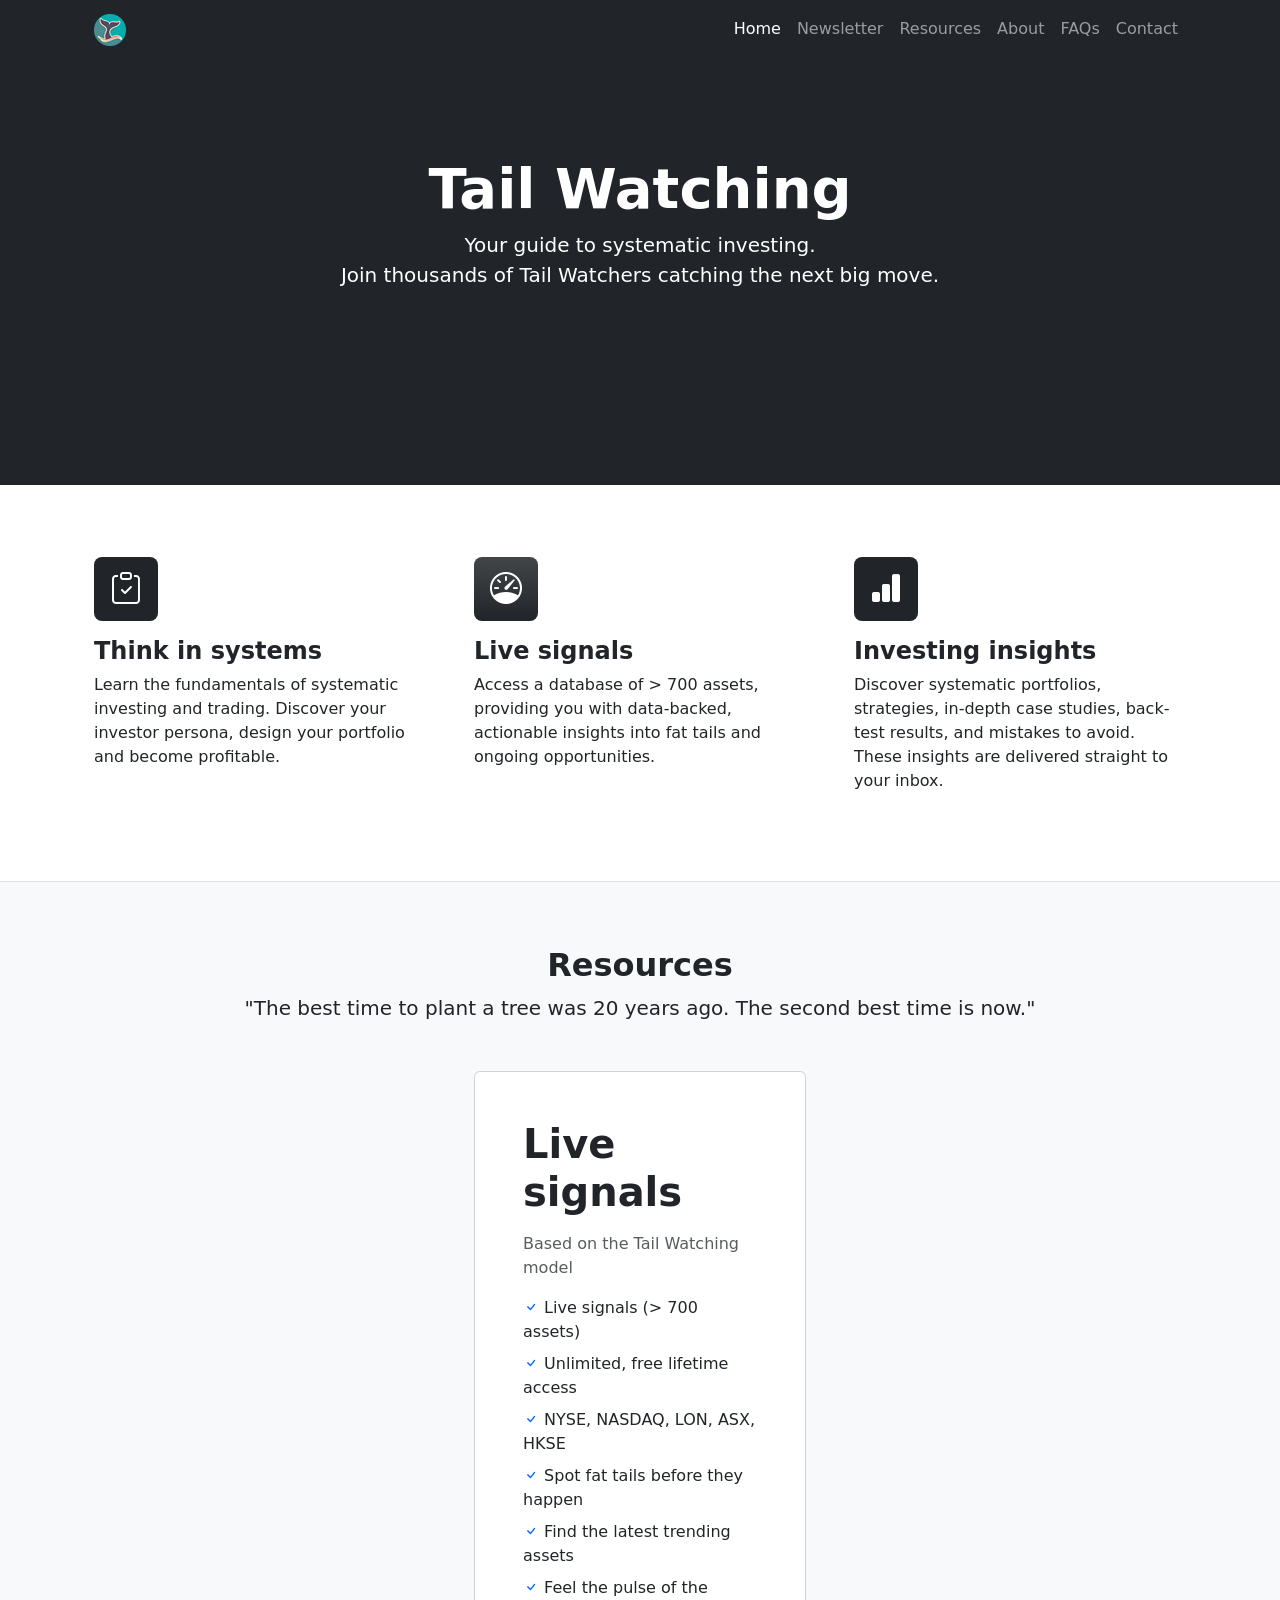
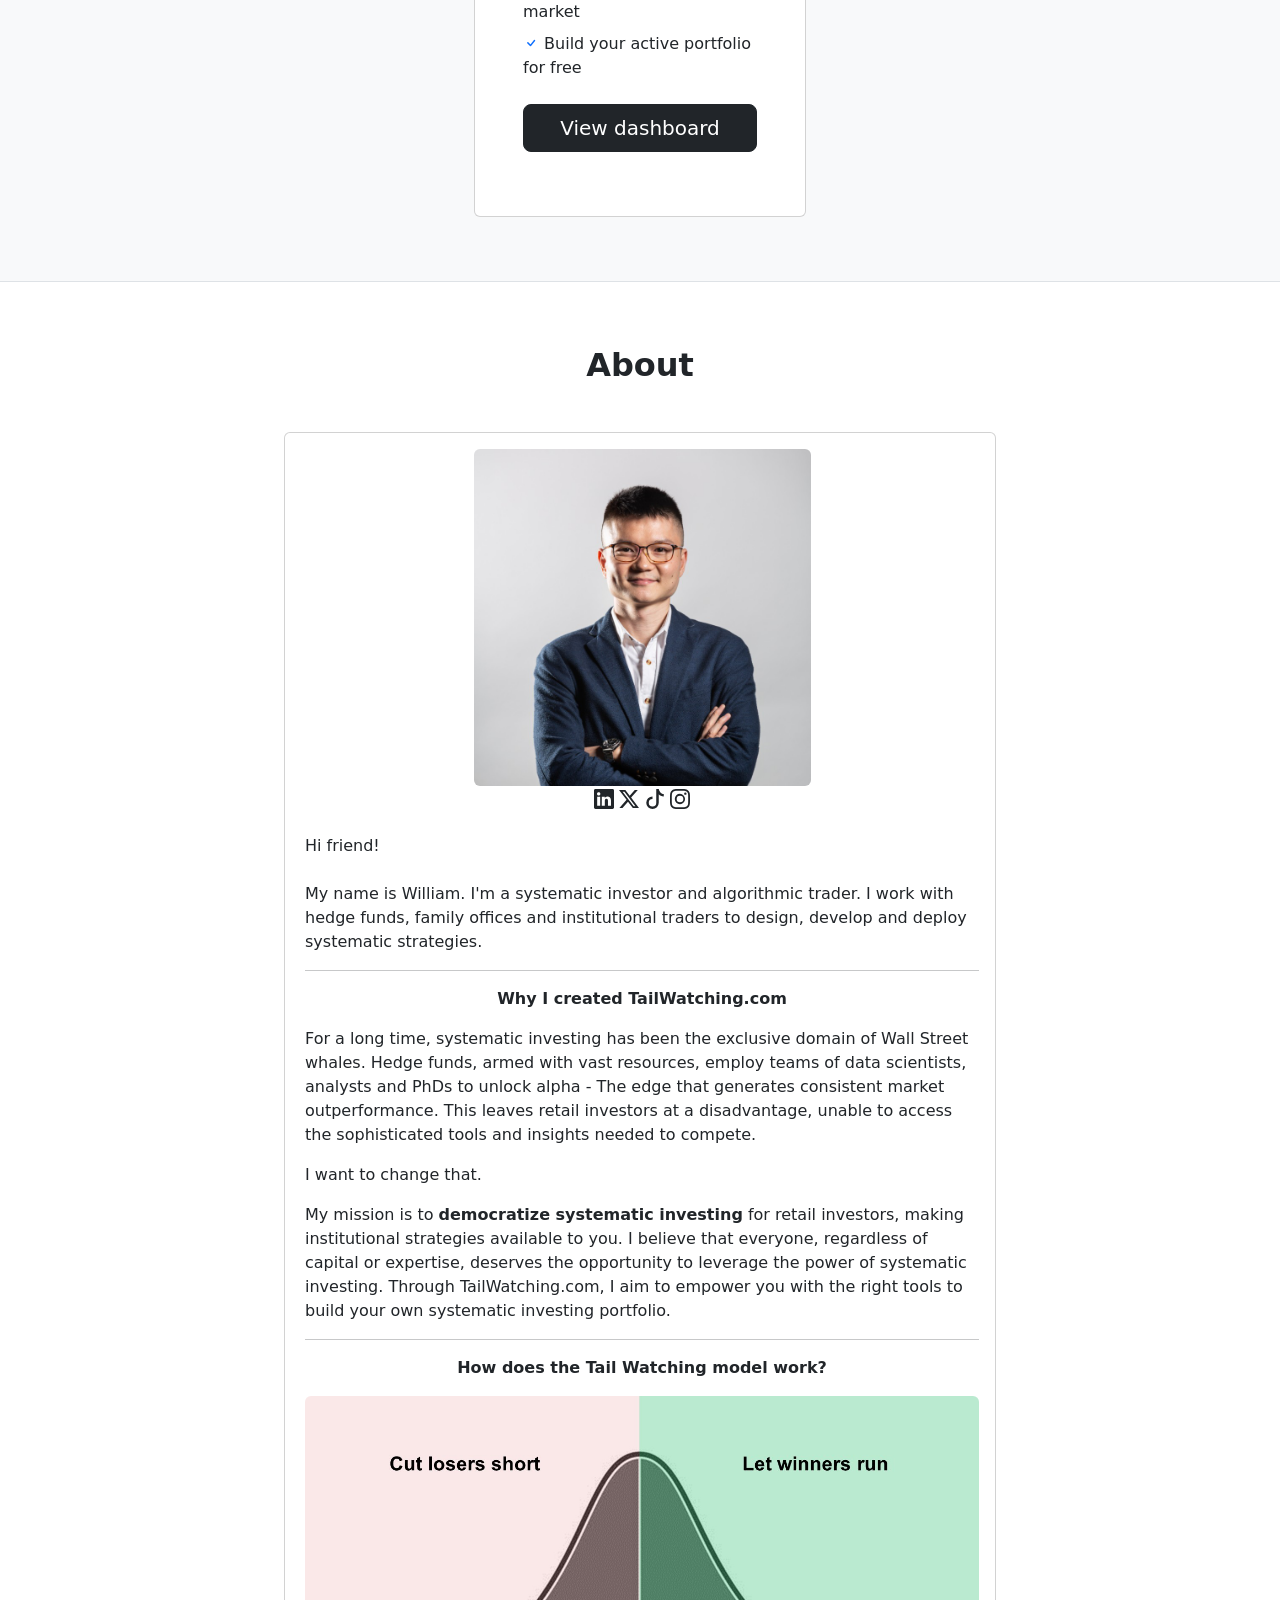
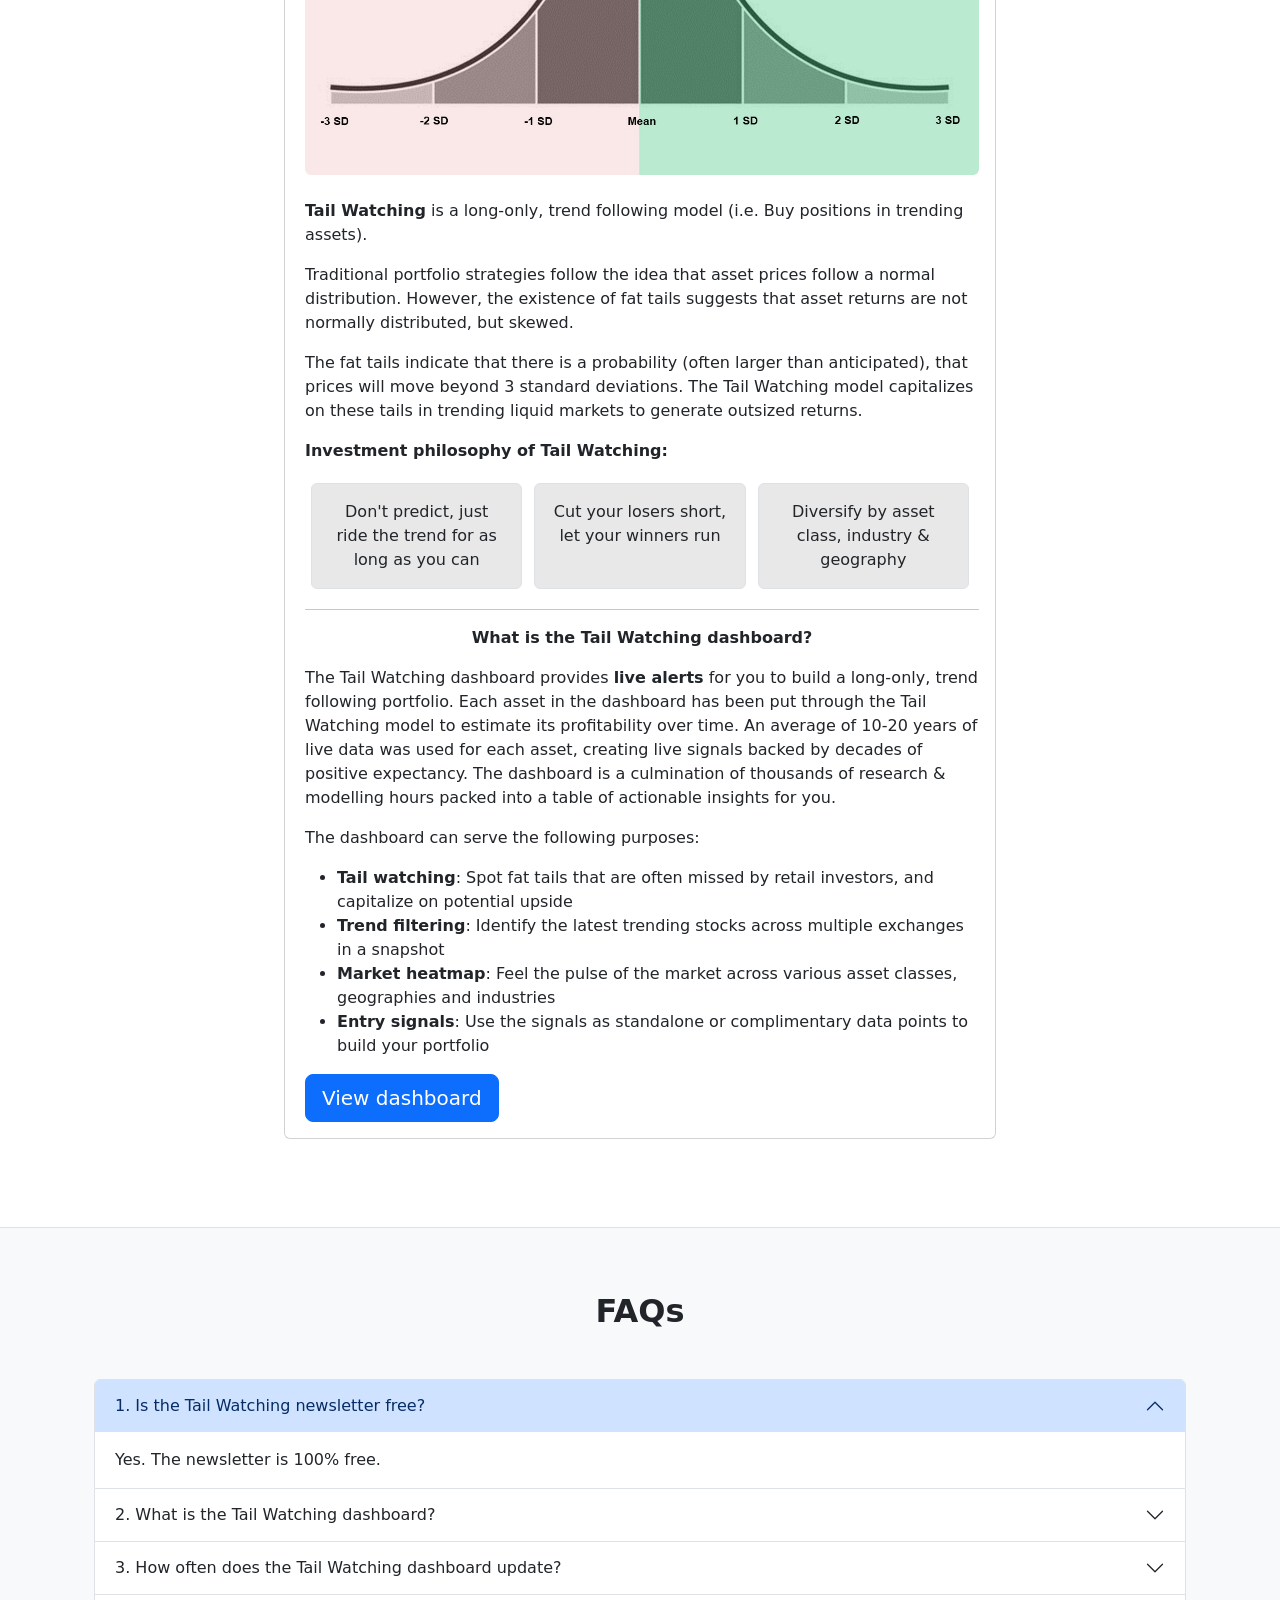
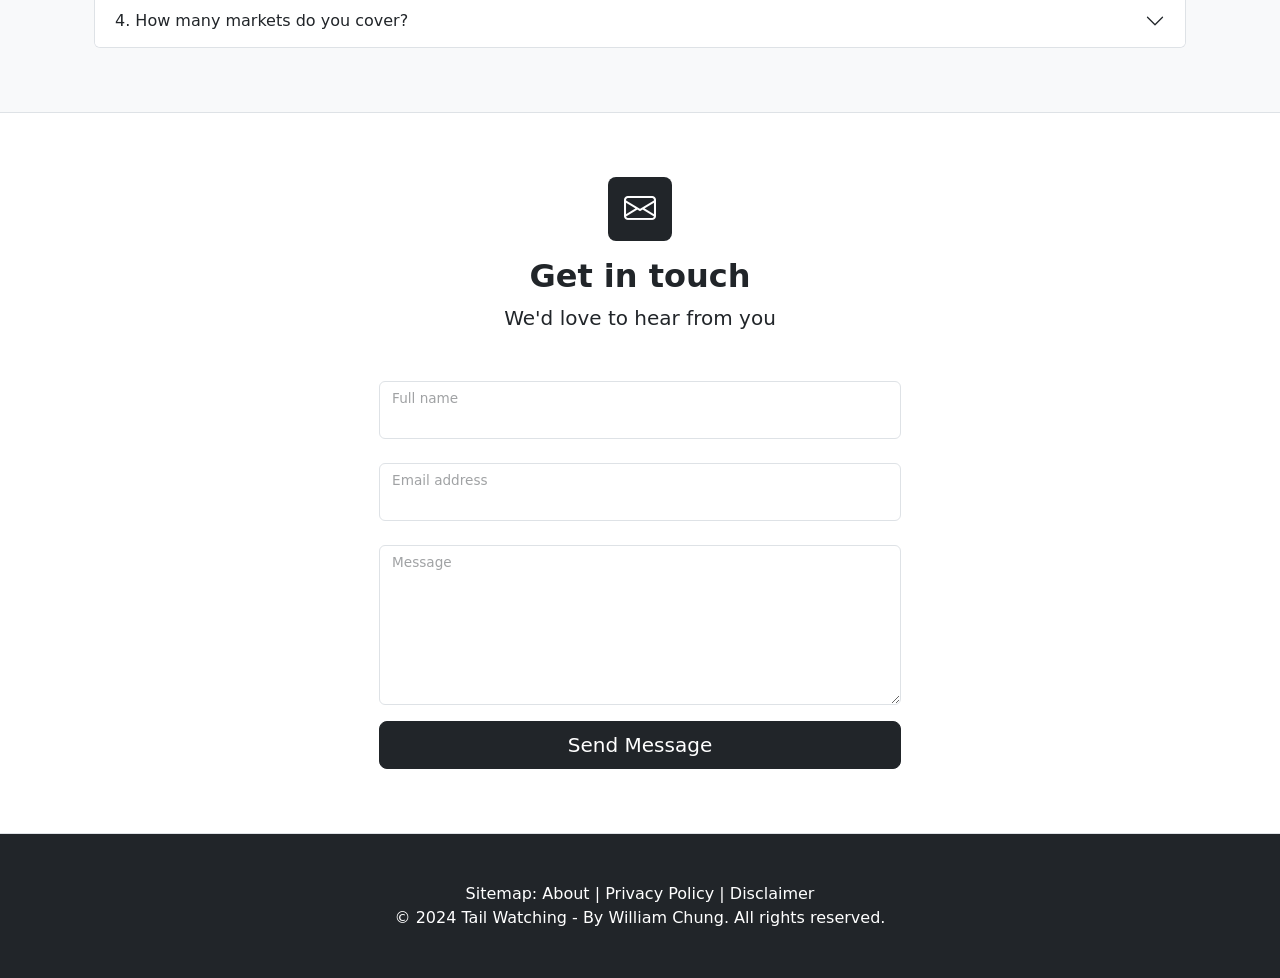
==== commit 9f442b08: "Update index.html" ====
--- a/index.html
+++ b/index.html
@@ -312,7 +312,7 @@
                                             <p class="text-center"><b>What is the Tail Watching dashboard?</b></p>
                                             <p>
                                             
-                                            The Tail Watching dashboard provides <b>live alerts</b> for you to build a long-only, trend following portfolio. Each asset in the dashboard has been put through the Tail Watching model to estimate its profitability over time. An average of 10-20 years of live data was used for each asset, creating live signals backed by decades of positive expectancy. The dashboard is a culmination thousands of research & modelling hours packed into a table of actionable insights for you.
+                                            The Tail Watching dashboard provides <b>live alerts</b> for you to build a long-only, trend following portfolio. Each asset in the dashboard has been put through the Tail Watching model to estimate its profitability over time. An average of 10-20 years of live data was used for each asset, creating live signals backed by decades of positive expectancy. The dashboard is a culmination of thousands of research & modelling hours packed into a table of actionable insights for you.
                                             
                                             </p>
 
